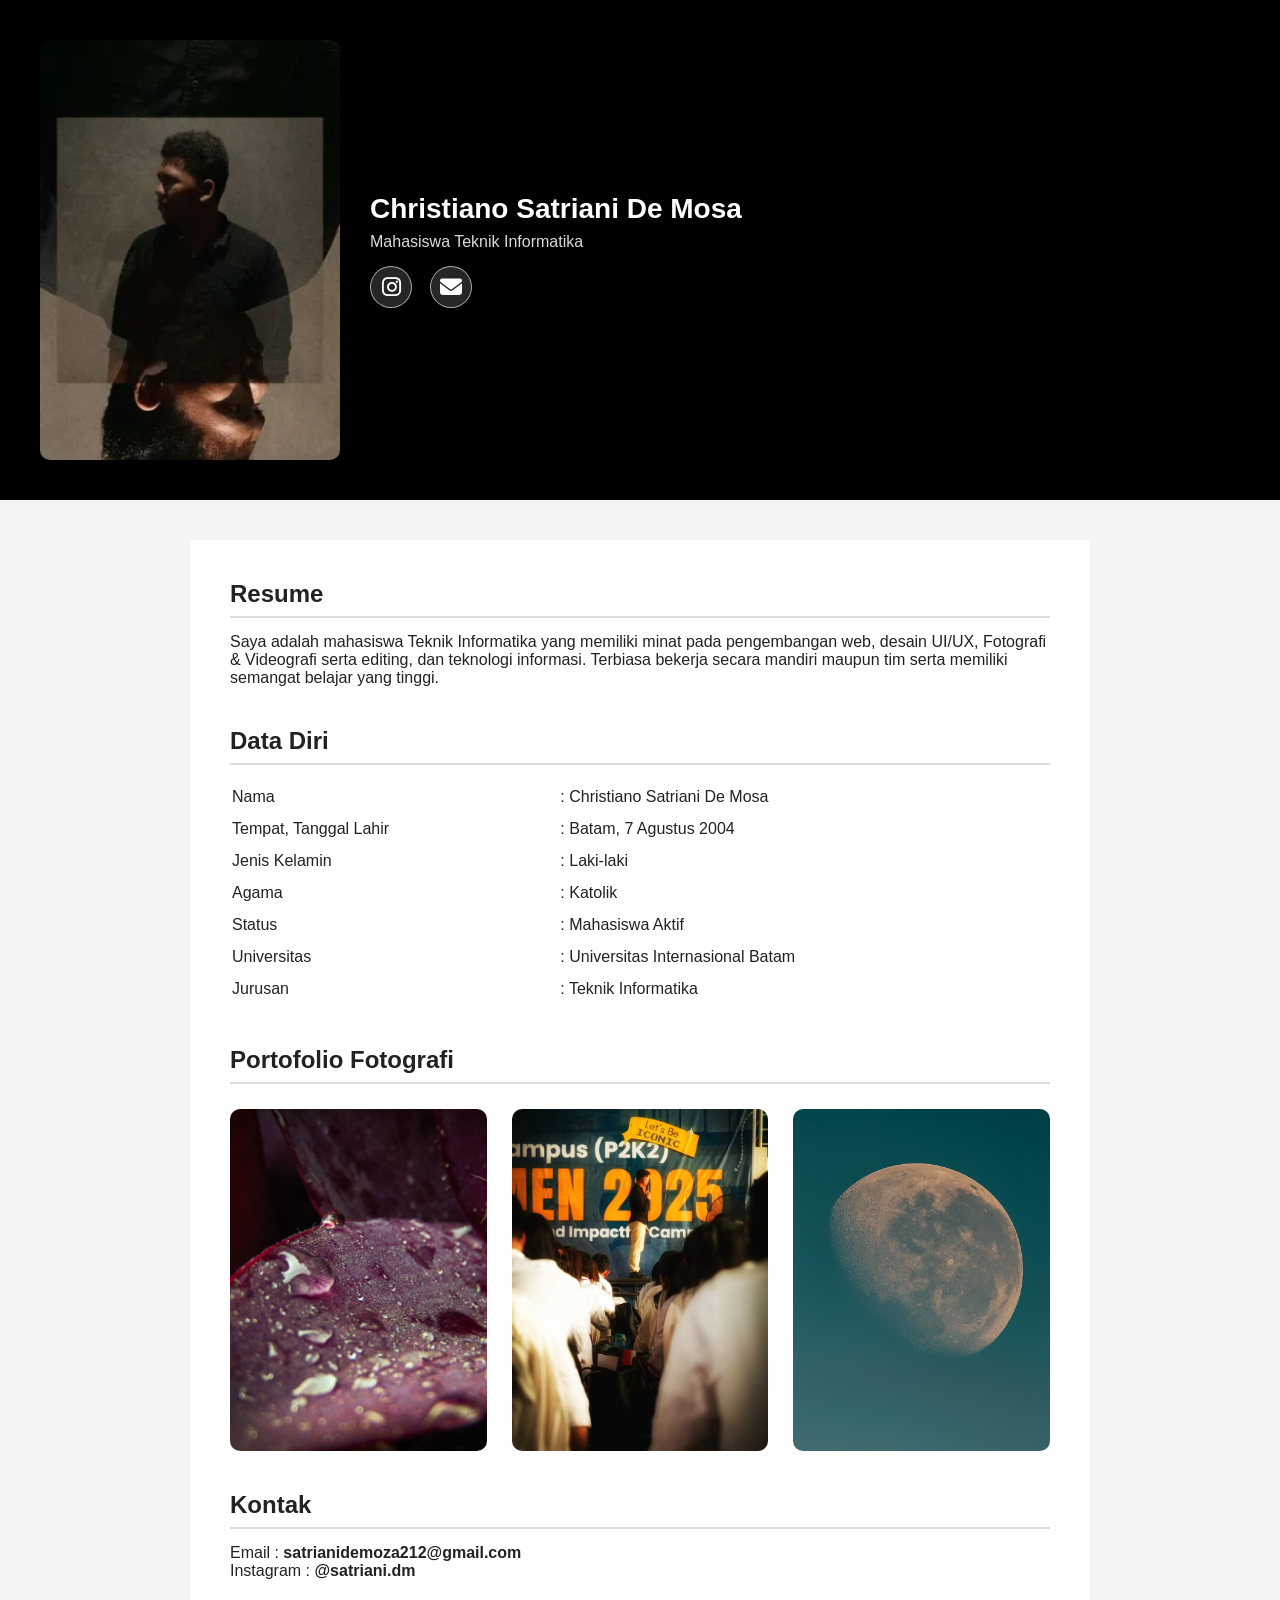
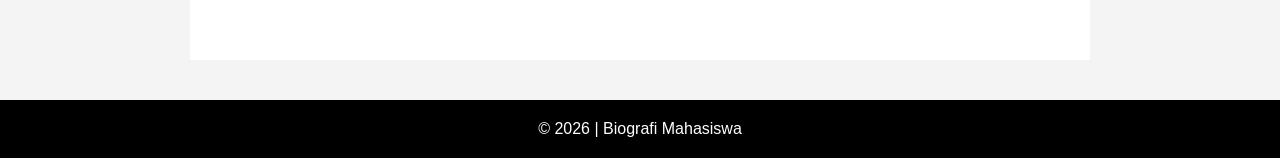
==== biodata/index.html @ ad8a199d "Add files via upload" ====
<!DOCTYPE html>
<html lang="id">
<head>
    <meta charset="UTF-8">
    <meta name="viewport" content="width=device-width, initial-scale=1.0">
    <title>Biografi Mahasiswa</title>
    <link rel="stylesheet" href="style.css">
    <link rel="stylesheet" href="https://cdnjs.cloudflare.com/ajax/libs/font-awesome/6.5.1/css/all.min.css">
</head>
<body>

    <!-- HEADER -->
    <header class="hero">
        <img src="foto.jpg" alt="Foto Profil">
        <div class="hero-text">
            <h1>Christiano Satriani De Mosa</h1>
            <p class="role">Mahasiswa Teknik Informatika</p>

            <div class="social">
                <a href="https://instagram.com/usernamekamu" target="_blank" aria-label="Instagram">
                    <i class="fa-brands fa-instagram"></i>
                </a>

                <a href="mailto:emailkamu@gmail.com" aria-label="Email">
                    <i class="fa-solid fa-envelope"></i>
                </a>
            </div>

        </div>
    </header>

    <!-- CONTENT -->
    <main class="container">

        <!-- RESUME -->
        <section>
            <h2>Resume</h2>
            <p>
                Saya adalah mahasiswa Teknik Informatika yang memiliki minat
                pada pengembangan web, desain UI/UX, Fotografi & Videografi serta editing, dan teknologi informasi.
                Terbiasa bekerja secara mandiri maupun tim serta memiliki
                semangat belajar yang tinggi.
            </p>
        </section>

        <!-- DATA DIRI -->
        <section>
            <h2>Data Diri</h2>
            <table>
                <tr><td>Nama</td><td>: Christiano Satriani De Mosa</td></tr>
                <tr><td>Tempat, Tanggal Lahir</td><td>: Batam, 7 Agustus 2004</td></tr>
                <tr><td>Jenis Kelamin</td><td>: Laki-laki</td></tr>
                <tr><td>Agama</td><td>: Katolik</td></tr>
                <tr><td>Status</td><td>: Mahasiswa Aktif</td></tr>
                <tr><td>Universitas</td><td>: Universitas Internasional Batam</td></tr>
                <tr><td>Jurusan</td><td>: Teknik Informatika</td></tr>
            </table>
        </section>

        <section>
        <h2>Portofolio Fotografi</h2>

        <div class="portfolio">
            <div class="portfolio-item">
                <img src="foto1.jpg" alt="Fotografi 1">
            </div>

            <div class="portfolio-item">
                <img src="foto2.jpg" alt="Fotografi 2">
            </div>

            <div class="portfolio-item">
                <img src="foto3.jpg" alt="Fotografi 3">
            </div>
        </div>
        </section>


        <!-- KONTAK -->
        <section>
            <h2>Kontak</h2>
            <p>Email : <strong>satrianidemoza212@gmail.com</strong></p>
            <p>Instagram : <strong>@satriani.dm</strong></p>
        </section>

    </main>

    <footer>
        <p>© 2026 | Biografi Mahasiswa</p>
    </footer>

</body>
</html>
---- biodata/style.css ----
* {
    margin: 0;
    padding: 0;
    box-sizing: border-box;
    font-family: Arial, Helvetica, sans-serif;
}

body {
    background: #f4f4f4;
    color: #222;
}

/* HEADER */
.hero {
    background: #000;
    color: white;
    display: flex;
    align-items: center;
    padding: 40px;
    gap: 30px;
}

.hero img {
    width: 300px;
    height: 420px;              /* ikuti rasio portrait */
    object-fit: cover;          /* JANGAN fill */
    object-position: center;    /* fokus ke tengah */
    border-radius: 10px;
    display: block;
}


.hero-text h1 {
    font-size: 28px;
    margin-bottom: 8px;
}

.role {
    font-size: 16px;
    opacity: 0.85;
    margin-bottom: 15px;
}

.social {
    display: flex;
    gap: 18px;
}

.social a {
    color: white;
    font-size: 22px;
    width: 42px;
    height: 42px;
    border-radius: 50%;
    border: 1px solid rgba(255,255,255,0.6);

    display: flex;
    align-items: center;
    justify-content: center;

    transition: all 0.3s ease;
    text-decoration: none;
}

.social a {
    backdrop-filter: blur(6px);
    background: rgba(255,255,255,0.15);
}


/* hover effect */
.social a:hover {
    background: white;
    color: black;
    transform: translateY(-3px);
}


/* CONTENT */
.container {
    max-width: 900px;
    margin: 40px auto;
    background: white;
    padding: 40px;
}

section {
    margin-bottom: 40px;
}

section h2 {
    margin-bottom: 15px;
    border-bottom: 2px solid #ddd;
    padding-bottom: 8px;
}

table {
    width: 100%;
}

td {
    padding: 6px 0;
    vertical-align: top;
}

/* FOOTER */
footer {
    text-align: center;
    padding: 20px;
    background: #000;
    color: white;
}

/* === PORTOFOLIO FOTOGRAFI === */
.portfolio {
    display: grid;
    grid-template-columns: repeat(auto-fit, minmax(240px, 1fr));
    gap: 25px;
    margin-top: 25px;
}

.portfolio-item {
    width: 100%;
    aspect-ratio: 3 / 4;          /* SEMUA FOTO RASIO SAMA */
    overflow: hidden;
    border-radius: 10px;
    background: #000;
    display: flex;
    align-items: center;
    justify-content: center;
}

.portfolio-item img {
    width: 100%;
    height: 100%;
    object-fit: cover;            /* tidak gepeng */
    object-position: center;      /* selalu tengah */
    transition: transform 0.4s ease;
}

/* efek hover halus */
.portfolio-item:hover img {
    transform: scale(1.08);
}
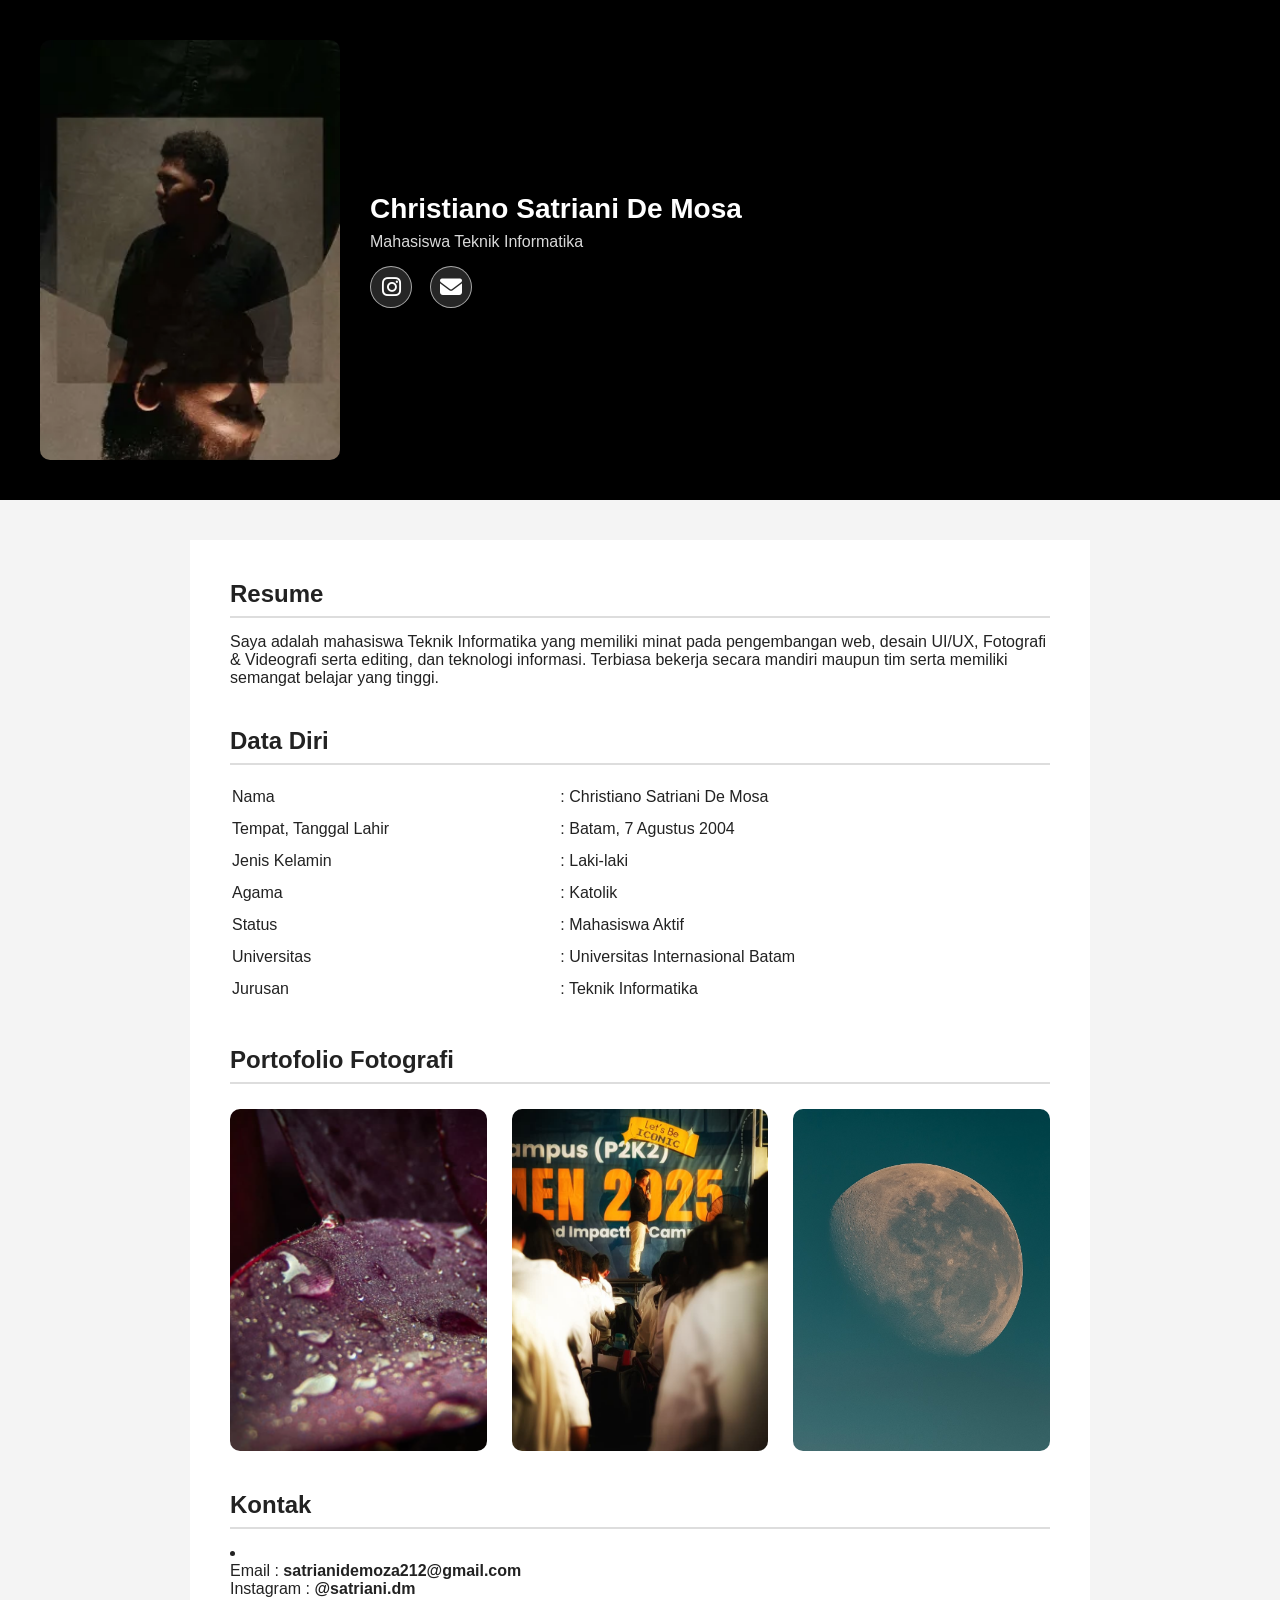
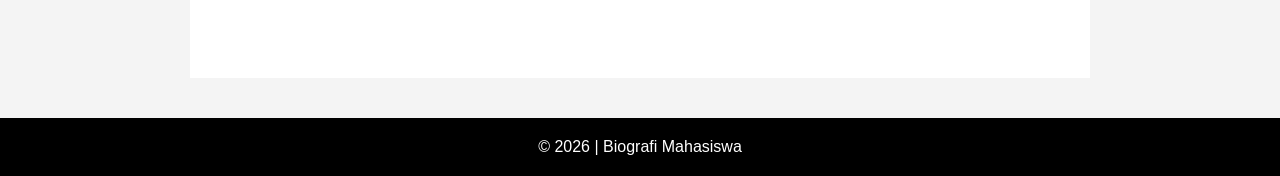
==== commit c87a309b: "Update index.html" ====
--- a/biodata/index.html
+++ b/biodata/index.html
@@ -35,12 +35,14 @@
         <!-- RESUME -->
         <section>
             <h2>Resume</h2>
-            <p>
-                Saya adalah mahasiswa Teknik Informatika yang memiliki minat
-                pada pengembangan web, desain UI/UX, Fotografi & Videografi serta editing, dan teknologi informasi.
-                Terbiasa bekerja secara mandiri maupun tim serta memiliki
-                semangat belajar yang tinggi.
-            </p>
+                <article>
+                    <p>
+                        Saya adalah mahasiswa Teknik Informatika yang memiliki minat
+                        pada pengembangan web, desain UI/UX, Fotografi & Videografi serta editing, dan teknologi informasi.
+                        Terbiasa bekerja secara mandiri maupun tim serta memiliki
+                        semangat belajar yang tinggi.
+                    </p>
+                </article>
         </section>
 
         <!-- DATA DIRI -->
@@ -79,8 +81,10 @@
         <!-- KONTAK -->
         <section>
             <h2>Kontak</h2>
-            <p>Email : <strong>satrianidemoza212@gmail.com</strong></p>
-            <p>Instagram : <strong>@satriani.dm</strong></p>
+            <li>
+                <p>Email : <strong>satrianidemoza212@gmail.com</strong></p>
+                <p>Instagram : <strong>@satriani.dm</strong></p>
+            </li>
         </section>
 
     </main>
@@ -91,3 +95,4 @@
 
 </body>
 </html>
+
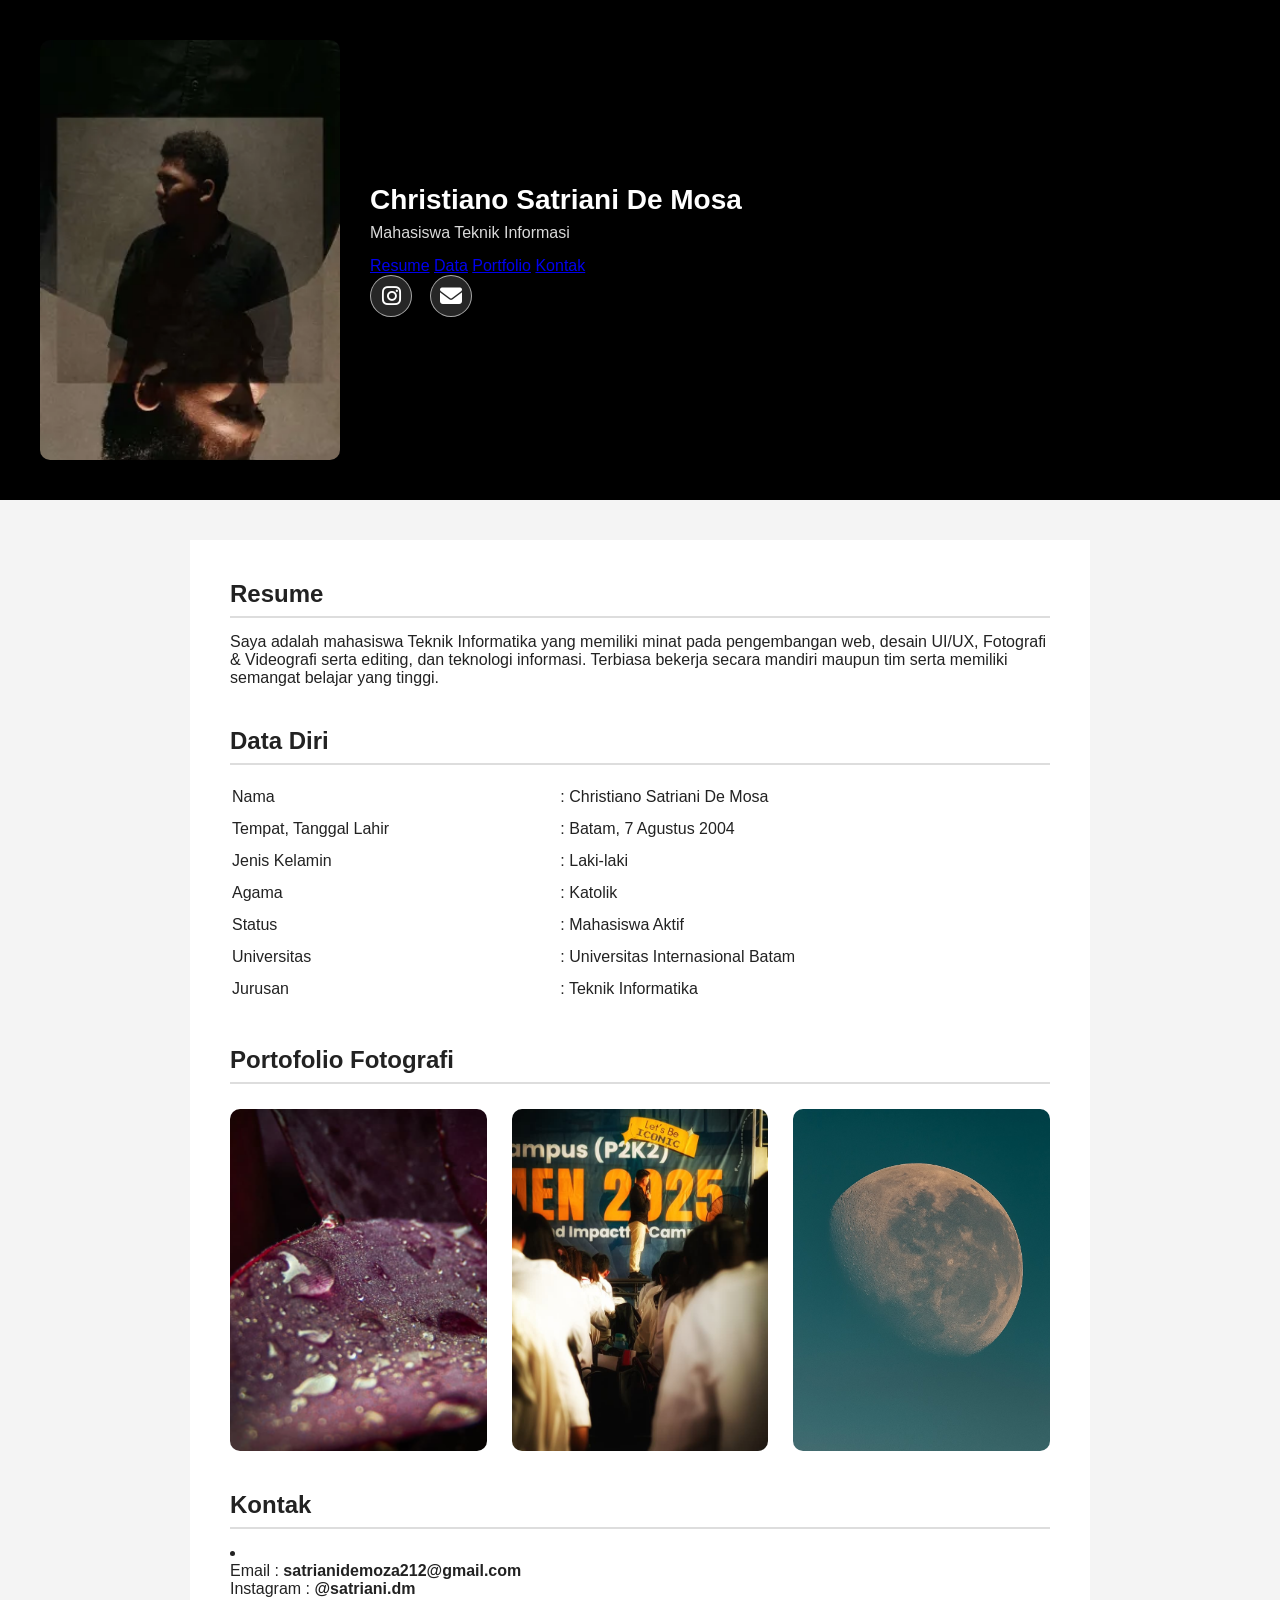
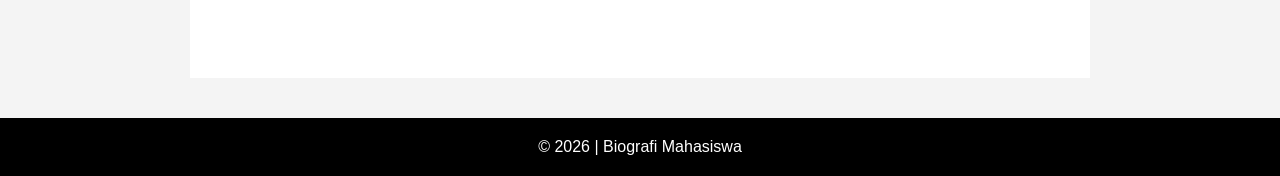
==== commit c18c430e: "Update index.html" ====
--- a/biodata/index.html
+++ b/biodata/index.html
@@ -14,7 +14,14 @@
         <img src="foto.jpg" alt="Foto Profil">
         <div class="hero-text">
             <h1>Christiano Satriani De Mosa</h1>
-            <p class="role">Mahasiswa Teknik Informatika</p>
+            <p class="role">Mahasiswa Teknik Informasi</p>
+
+            <nav>
+                <a href="#resume">Resume</a>
+                <a href="#data">Data</a>
+                <a href="#portfolio">Portfolio</a>
+                <a href="#kontak">Kontak</a>
+            </nav>
 
             <div class="social">
                 <a href="https://instagram.com/usernamekamu" target="_blank" aria-label="Instagram">
@@ -96,3 +103,4 @@
 </body>
 </html>
 
+
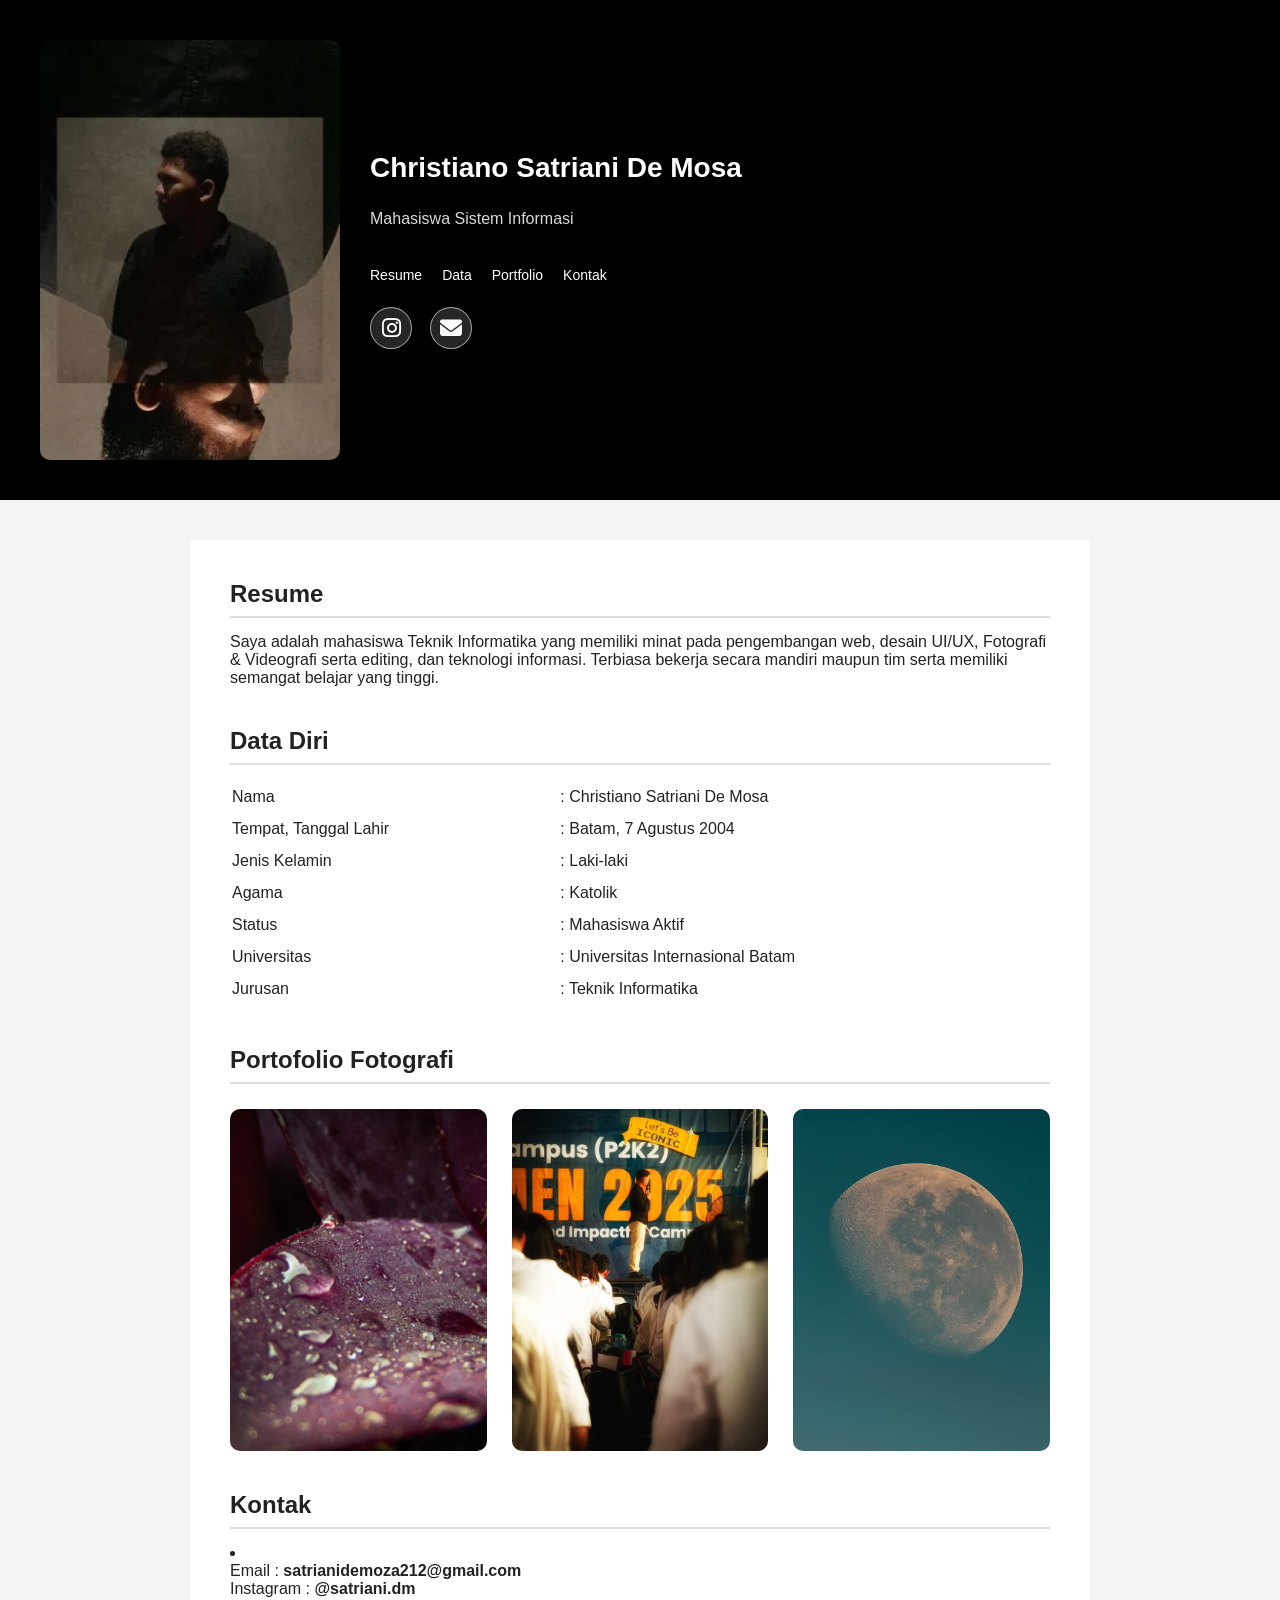
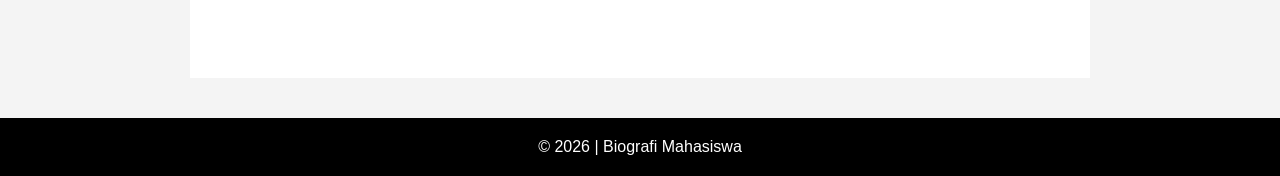
==== commit ddb443c8: "Update index.html" ====
--- a/biodata/index.html
+++ b/biodata/index.html
@@ -14,7 +14,7 @@
         <img src="foto.jpg" alt="Foto Profil">
         <div class="hero-text">
             <h1>Christiano Satriani De Mosa</h1>
-            <p class="role">Mahasiswa Teknik Informasi</p>
+            <p class="role">Mahasiswa Sistem Informasi</p>
 
             <nav>
                 <a href="#resume">Resume</a>
@@ -104,3 +104,4 @@
 </html>
 
 
+
--- a/biodata/style.css
+++ b/biodata/style.css
@@ -33,6 +33,10 @@
 .hero-text h1 {
     font-size: 28px;
     margin-bottom: 8px;
+}
+
+.hero-text {
+    max-width: 500px;
 }
 
 .role {
@@ -73,6 +77,45 @@
     background: white;
     color: black;
     transform: translateY(-3px);
+}
+
+.hero-text {
+    display: flex;
+    flex-direction: column;
+    gap: 18px; /* Jarak antar elemen */
+}
+
+/* NAVIGATION */
+nav {
+    display: flex;
+    gap: 20px;
+    flex-wrap: wrap; /* supaya tidak tabrakan kalau layar kecil */
+}
+
+nav a {
+    text-decoration: none;
+    color: white;
+    font-size: 14px;
+    font-weight: 500;
+    padding: 6px 0;
+    position: relative;
+    transition: 0.3s ease;
+}
+
+/* Hover effect modern */
+nav a::after {
+    content: "";
+    position: absolute;
+    left: 0;
+    bottom: -3px;
+    width: 0%;
+    height: 2px;
+    background: #ffd700;
+    transition: 0.3s ease;
+}
+
+nav a:hover::after {
+    width: 100%;
 }
 
 
@@ -142,3 +185,7 @@
 .portfolio-item:hover img {
     transform: scale(1.08);
 }
+
+
+
+
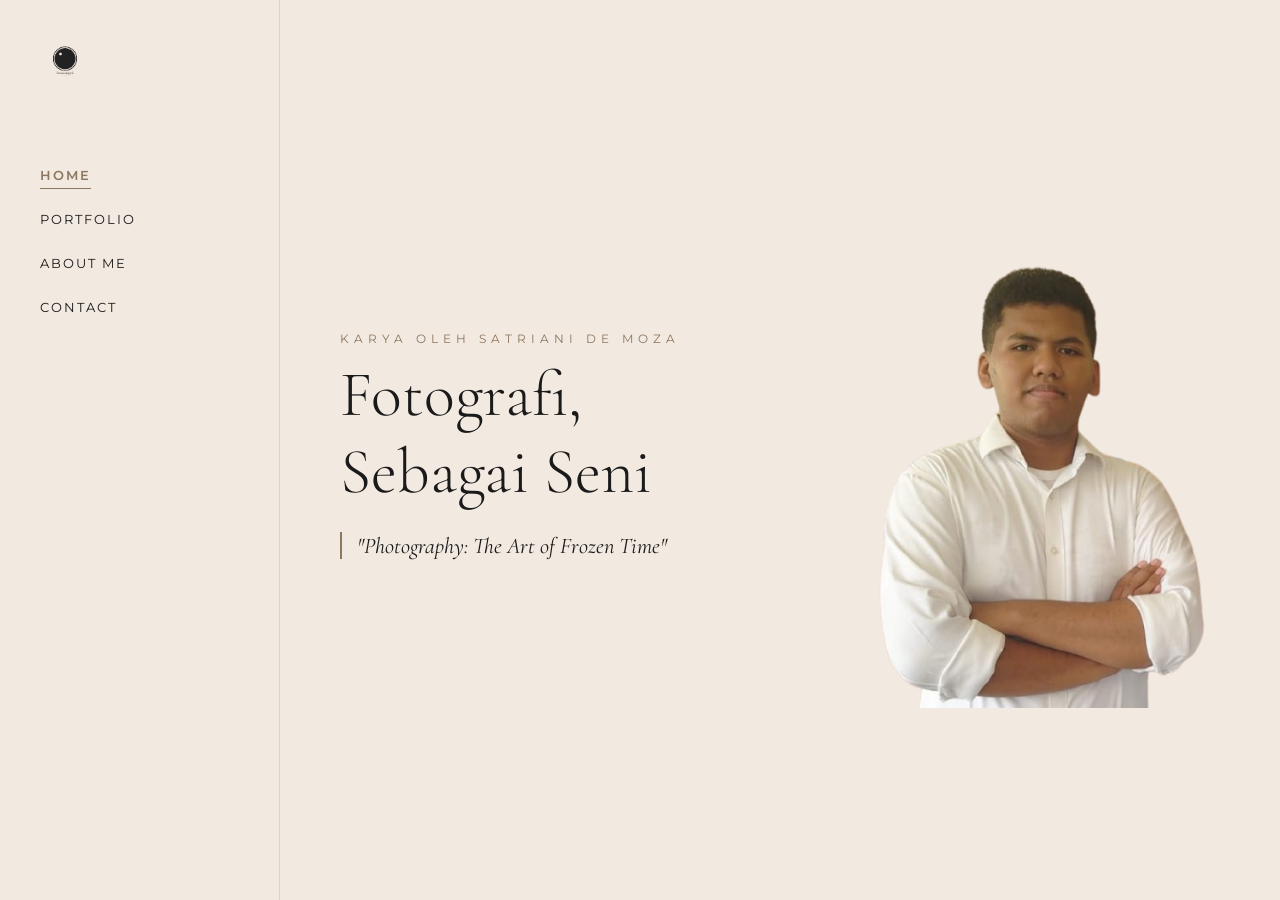
==== commit 43417bd7: "Add files via upload" ====
--- a/biodata/index.html
+++ b/biodata/index.html
@@ -3,105 +3,33 @@
 <head>
     <meta charset="UTF-8">
     <meta name="viewport" content="width=device-width, initial-scale=1.0">
-    <title>Biografi Mahasiswa</title>
+    <title>Satriani De Moza | Home</title>
     <link rel="stylesheet" href="style.css">
-    <link rel="stylesheet" href="https://cdnjs.cloudflare.com/ajax/libs/font-awesome/6.5.1/css/all.min.css">
 </head>
 <body>
-
-    <!-- HEADER -->
-    <header class="hero">
-        <img src="foto.jpg" alt="Foto Profil">
-        <div class="hero-text">
-            <h1>Christiano Satriani De Mosa</h1>
-            <p class="role">Mahasiswa Sistem Informasi</p>
-
-            <nav>
-                <a href="#resume">Resume</a>
-                <a href="#data">Data</a>
-                <a href="#portfolio">Portfolio</a>
-                <a href="#kontak">Kontak</a>
-            </nav>
-
-            <div class="social">
-                <a href="https://instagram.com/usernamekamu" target="_blank" aria-label="Instagram">
-                    <i class="fa-brands fa-instagram"></i>
-                </a>
-
-                <a href="mailto:emailkamu@gmail.com" aria-label="Email">
-                    <i class="fa-solid fa-envelope"></i>
-                </a>
+    <div class="logo-container">
+        <img src="logo_foto_ke_3.png" alt="Logo">
+    </div>
+    <nav>
+        <ul>
+            <li><a href="index.html">Home</a></li>
+            <li><a href="portfolio.html">Portfolio</a></li>
+            <li><a href="aboutme.html">About Me</a></li>
+            <li><a href="contact.html">Contact</a></li>
+        </ul>
+    </nav>
+    <main>
+        <section class="hero-section">
+            <div class="hero-text">
+                <p class="section-tag">Karya oleh Satriani De Moza</p>
+                <h1>Fotografi,<br>Sebagai Seni</h1>
+                <p style="font-family: 'Cormorant Garamond', serif; font-style: italic; font-size: 1.4rem; border-left: 2px solid var(--accent-color); padding-left: 15px;">"Photography: The Art of Frozen Time"</p>
             </div>
-
-        </div>
-    </header>
-
-    <!-- CONTENT -->
-    <main class="container">
-
-        <!-- RESUME -->
-        <section>
-            <h2>Resume</h2>
-                <article>
-                    <p>
-                        Saya adalah mahasiswa Teknik Informatika yang memiliki minat
-                        pada pengembangan web, desain UI/UX, Fotografi & Videografi serta editing, dan teknologi informasi.
-                        Terbiasa bekerja secara mandiri maupun tim serta memiliki
-                        semangat belajar yang tinggi.
-                    </p>
-                </article>
+            <div class="profile-img-container" style="box-shadow: none;">
+                <img src="fotoprofil.png" alt="Hero Photo" style="width: 350px; box-shadow: none;">
+            </div>
         </section>
-
-        <!-- DATA DIRI -->
-        <section>
-            <h2>Data Diri</h2>
-            <table>
-                <tr><td>Nama</td><td>: Christiano Satriani De Mosa</td></tr>
-                <tr><td>Tempat, Tanggal Lahir</td><td>: Batam, 7 Agustus 2004</td></tr>
-                <tr><td>Jenis Kelamin</td><td>: Laki-laki</td></tr>
-                <tr><td>Agama</td><td>: Katolik</td></tr>
-                <tr><td>Status</td><td>: Mahasiswa Aktif</td></tr>
-                <tr><td>Universitas</td><td>: Universitas Internasional Batam</td></tr>
-                <tr><td>Jurusan</td><td>: Teknik Informatika</td></tr>
-            </table>
-        </section>
-
-        <section>
-        <h2>Portofolio Fotografi</h2>
-
-        <div class="portfolio">
-            <div class="portfolio-item">
-                <img src="foto1.jpg" alt="Fotografi 1">
-            </div>
-
-            <div class="portfolio-item">
-                <img src="foto2.jpg" alt="Fotografi 2">
-            </div>
-
-            <div class="portfolio-item">
-                <img src="foto3.jpg" alt="Fotografi 3">
-            </div>
-        </div>
-        </section>
-
-
-        <!-- KONTAK -->
-        <section>
-            <h2>Kontak</h2>
-            <li>
-                <p>Email : <strong>satrianidemoza212@gmail.com</strong></p>
-                <p>Instagram : <strong>@satriani.dm</strong></p>
-            </li>
-        </section>
-
     </main>
-
-    <footer>
-        <p>© 2026 | Biografi Mahasiswa</p>
-    </footer>
-
+    <script src="script.js"></script>
 </body>
-</html>
-
-
-
+</html>
--- a/biodata/style.css
+++ b/biodata/style.css
@@ -1,191 +1,141 @@
-* {
-    margin: 0;
-    padding: 0;
-    box-sizing: border-box;
-    font-family: Arial, Helvetica, sans-serif;
+/* --- 1. SETTING DASAR & FONT --- */
+@import url('https://fonts.googleapis.com/css2?family=Cormorant+Garamond:ital,wght@0,300;0,400;0,600;1,300&family=Montserrat:wght@300;400;500;600&display=swap');
+
+:root {
+    --bg-color: #f2e9e1;
+    --accent-color: #8d775f;
+    --text-color: #1a1a1a;
+    --sidebar-width: 280px;
 }
 
-body {
-    background: #f4f4f4;
-    color: #222;
+html, body {
+    margin: 0; padding: 0;
+    width: 100%; height: 100vh;
+    background-color: var(--bg-color);
+    font-family: 'Montserrat', sans-serif;
+    color: var(--text-color);
+    overflow: hidden; /* Mencegah scroll double di PC */
 }
 
-/* HEADER */
-.hero {
-    background: #000;
-    color: white;
-    display: flex;
-    align-items: center;
-    padding: 40px;
-    gap: 30px;
+body { display: flex; -webkit-font-smoothing: antialiased; }
+
+/* --- 2. NAVIGASI & LOGO --- */
+.logo-container {
+    position: fixed; 
+    top: 40px; left: 40px;
+    z-index: 110;
+}
+.logo-container img { width: 50px; height: auto; }
+
+nav {
+    width: var(--sidebar-width);
+    height: 100vh;
+    border-right: 1px solid rgba(141, 119, 95, 0.2);
+    padding: 140px 40px;
+    position: fixed;
+    left: 0; top: 0;
+    box-sizing: border-box;
+    z-index: 100;
+}
+nav ul { list-style: none; padding: 0; }
+nav ul li { margin: 25px 0; }
+nav ul li a { 
+    text-decoration: none; 
+    color: var(--text-color); 
+    text-transform: uppercase; 
+    letter-spacing: 2px; 
+    font-size: 0.8rem;
+    transition: 0.3s;
+    padding-bottom: 5px;
 }
 
-.hero img {
-    width: 300px;
-    height: 420px;              /* ikuti rasio portrait */
-    object-fit: cover;          /* JANGAN fill */
-    object-position: center;    /* fokus ke tengah */
-    border-radius: 10px;
-    display: block;
+main {
+    margin-left: var(--sidebar-width);
+    width: calc(100% - var(--sidebar-width));
+    height: 100vh;
+    padding: 60px;
+    display: flex;
+    flex-direction: column;
+    justify-content: center;
+    box-sizing: border-box;
+    overflow-y: auto; /* Scroll hanya di area konten jika perlu */
 }
 
-
-.hero-text h1 {
-    font-size: 28px;
-    margin-bottom: 8px;
+/* --- 3. ABOUT ME (TABEL & FOTO) --- */
+.about-content-wrapper {
+    display: flex;
+    gap: 60px;
+    align-items: flex-start;
+    margin-top: 30px;
 }
 
-.hero-text {
-    max-width: 500px;
+.profile-img-container img {
+    width: 260px;
+    height: auto;
+    border-radius: 2px;
+    box-shadow: 12px 12px 0px var(--accent-color);
 }
 
-.role {
-    font-size: 16px;
-    opacity: 0.85;
-    margin-bottom: 15px;
+.bio-table {
+    width: 100%;
+    border-collapse: collapse;
 }
 
-.social {
-    display: flex;
-    gap: 18px;
+.bio-table tr { border-bottom: 1px solid rgba(141, 119, 95, 0.2); }
+.bio-table td { padding: 15px 0; vertical-align: top; }
+
+.bio-label {
+    width: 160px;
+    font-weight: 600;
+    font-size: 0.65rem;
+    text-transform: uppercase;
+    letter-spacing: 2px;
+    color: var(--accent-color);
 }
 
-.social a {
-    color: white;
-    font-size: 22px;
-    width: 42px;
-    height: 42px;
-    border-radius: 50%;
-    border: 1px solid rgba(255,255,255,0.6);
-
-    display: flex;
-    align-items: center;
-    justify-content: center;
-
-    transition: all 0.3s ease;
-    text-decoration: none;
+.bio-value {
+    font-family: 'Cormorant Garamond', serif;
+    font-size: 1.3rem;
+    line-height: 1.2;
 }
 
-.social a {
-    backdrop-filter: blur(6px);
-    background: rgba(255,255,255,0.15);
+/* --- 4. PORTFOLIO & HOME --- */
+.section-tag {
+    text-transform: uppercase;
+    letter-spacing: 5px;
+    font-size: 0.75rem;
+    color: var(--accent-color);
+    margin-bottom: 10px;
 }
 
+.hero-section { display: flex; align-items: center; justify-content: space-between; gap: 40px; }
+.hero-text h1 { font-family: 'Cormorant Garamond', serif; font-size: 4rem; margin: 10px 0; font-weight: 300; }
 
-/* hover effect */
-.social a:hover {
-    background: white;
-    color: black;
-    transform: translateY(-3px);
+.static-portfolio-grid { display: flex; gap: 15px; height: 60vh; }
+.portfolio-item { flex: 1; position: relative; overflow: hidden; transition: 0.6s cubic-bezier(0.16, 1, 0.3, 1); }
+.portfolio-item:hover { flex: 2.5; }
+.portfolio-item img { width: 100%; height: 100%; object-fit: cover; }
+
+/* --- 5. CONTACT --- */
+.contact-container { display: grid; grid-template-columns: 1fr 1fr; gap: 60px; }
+.contact-item { margin-bottom: 20px; }
+.contact-item label { display: block; font-size: 0.65rem; color: var(--accent-color); letter-spacing: 2px; text-transform: uppercase; }
+.contact-item a, .contact-item span { font-family: 'Cormorant Garamond', serif; font-size: 1.6rem; text-decoration: none; color: var(--text-color); }
+.contact-form input, .contact-form textarea {
+    width: 100%; padding: 12px 0; margin-bottom: 15px;
+    background: transparent; border: none; border-bottom: 1px solid var(--accent-color);
+    font-family: 'Montserrat', sans-serif; outline: none;
 }
+.btn-send { background: var(--accent-color); color: white; border: none; padding: 12px 30px; cursor: pointer; letter-spacing: 2px; text-transform: uppercase; font-size: 0.7rem; }
 
-.hero-text {
-    display: flex;
-    flex-direction: column;
-    gap: 18px; /* Jarak antar elemen */
-}
-
-/* NAVIGATION */
-nav {
-    display: flex;
-    gap: 20px;
-    flex-wrap: wrap; /* supaya tidak tabrakan kalau layar kecil */
-}
-
-nav a {
-    text-decoration: none;
-    color: white;
-    font-size: 14px;
-    font-weight: 500;
-    padding: 6px 0;
-    position: relative;
-    transition: 0.3s ease;
-}
-
-/* Hover effect modern */
-nav a::after {
-    content: "";
-    position: absolute;
-    left: 0;
-    bottom: -3px;
-    width: 0%;
-    height: 2px;
-    background: #ffd700;
-    transition: 0.3s ease;
-}
-
-nav a:hover::after {
-    width: 100%;
-}
-
-
-/* CONTENT */
-.container {
-    max-width: 900px;
-    margin: 40px auto;
-    background: white;
-    padding: 40px;
-}
-
-section {
-    margin-bottom: 40px;
-}
-
-section h2 {
-    margin-bottom: 15px;
-    border-bottom: 2px solid #ddd;
-    padding-bottom: 8px;
-}
-
-table {
-    width: 100%;
-}
-
-td {
-    padding: 6px 0;
-    vertical-align: top;
-}
-
-/* FOOTER */
-footer {
-    text-align: center;
-    padding: 20px;
-    background: #000;
-    color: white;
-}
-
-/* === PORTOFOLIO FOTOGRAFI === */
-.portfolio {
-    display: grid;
-    grid-template-columns: repeat(auto-fit, minmax(240px, 1fr));
-    gap: 25px;
-    margin-top: 25px;
-}
-
-.portfolio-item {
-    width: 100%;
-    aspect-ratio: 3 / 4;          /* SEMUA FOTO RASIO SAMA */
-    overflow: hidden;
-    border-radius: 10px;
-    background: #000;
-    display: flex;
-    align-items: center;
-    justify-content: center;
-}
-
-.portfolio-item img {
-    width: 100%;
-    height: 100%;
-    object-fit: cover;            /* tidak gepeng */
-    object-position: center;      /* selalu tengah */
-    transition: transform 0.4s ease;
-}
-
-/* efek hover halus */
-.portfolio-item:hover img {
-    transform: scale(1.08);
-}
-
-
-
-
+/* --- 6. MOBILE RESPONSIVE --- */
+@media (max-width: 768px) {
+    body { flex-direction: column; overflow-y: auto; }
+    nav { position: relative; width: 100%; height: auto; padding: 100px 20px 20px; border-right: none; }
+    main { margin-left: 0; width: 100%; padding: 40px 20px; height: auto; }
+    .about-content-wrapper, .hero-section, .contact-container { flex-direction: column; grid-template-columns: 1fr; text-align: center; }
+    .profile-img-container img { width: 200px; margin-bottom: 30px; }
+    .bio-table td { display: block; width: 100%; padding: 5px 0; }
+    .static-portfolio-grid { flex-direction: column; height: auto; }
+    .portfolio-item { height: 250px; }
+}
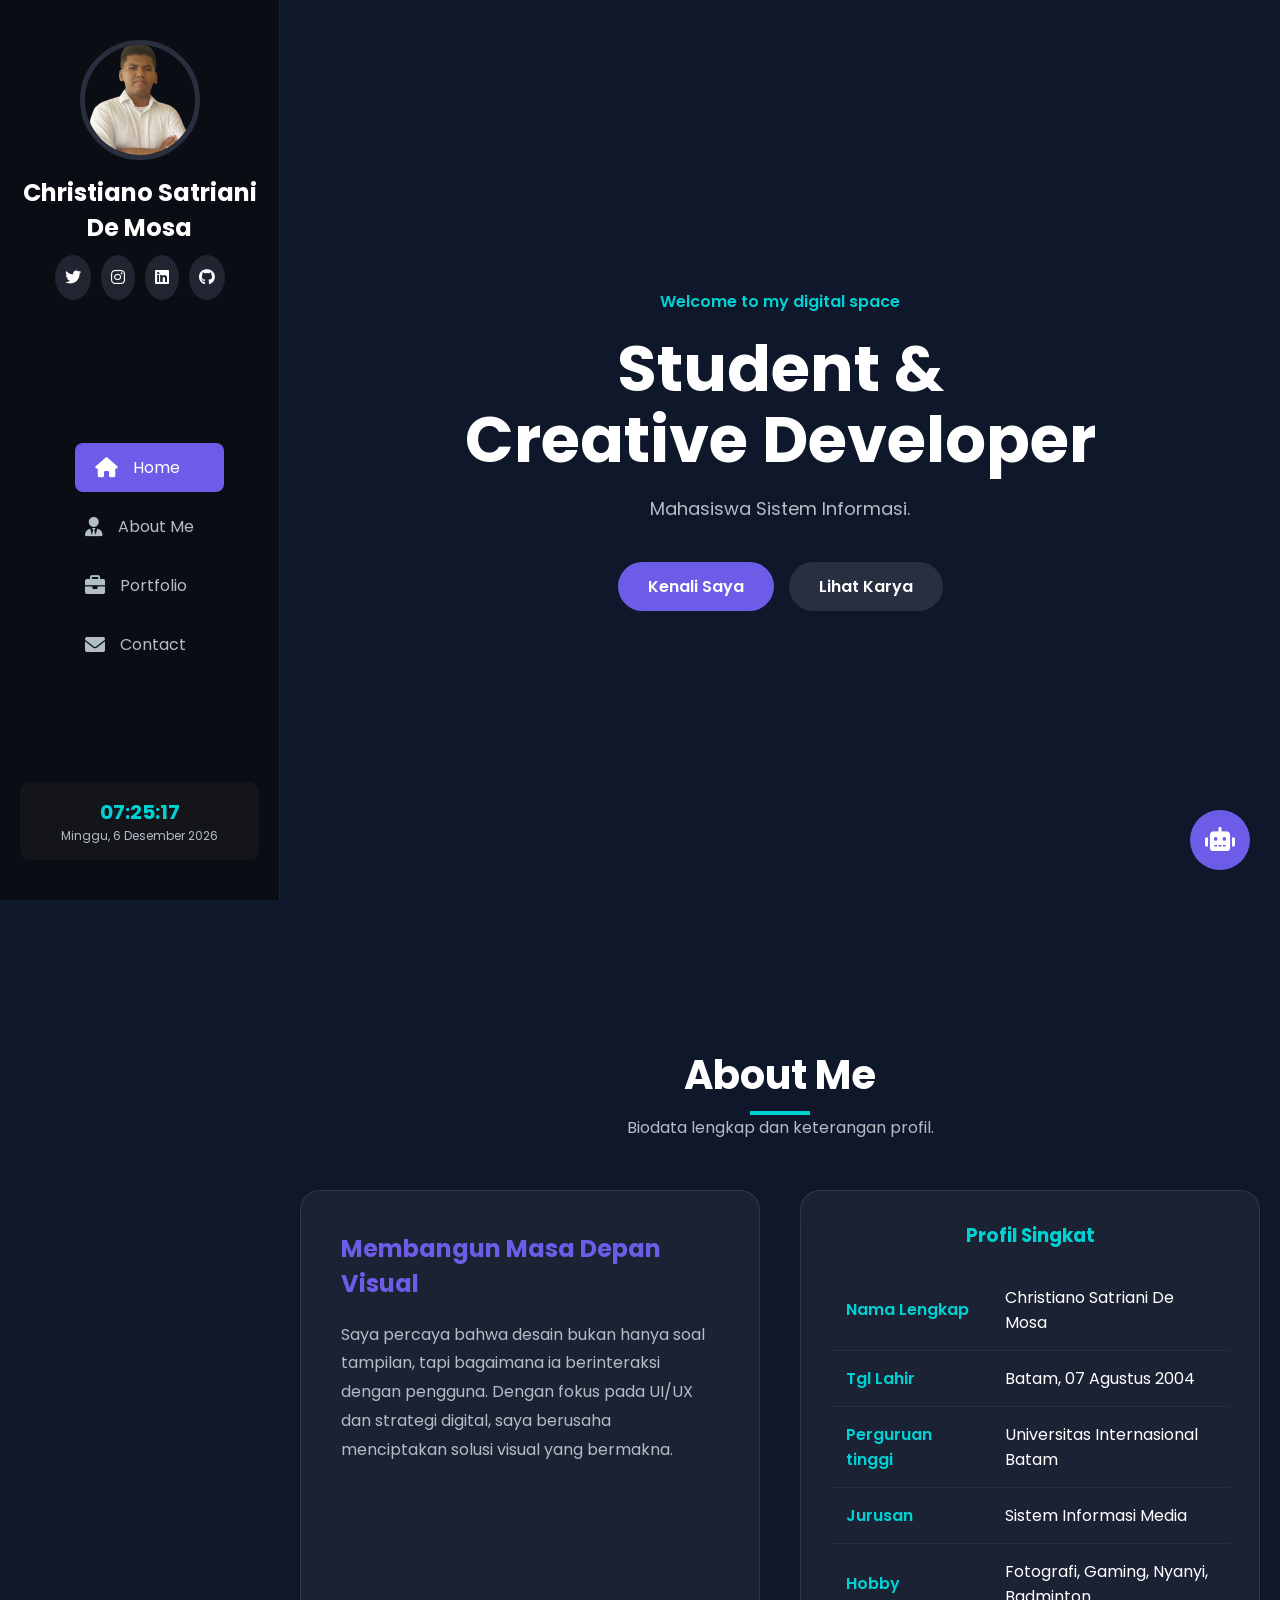
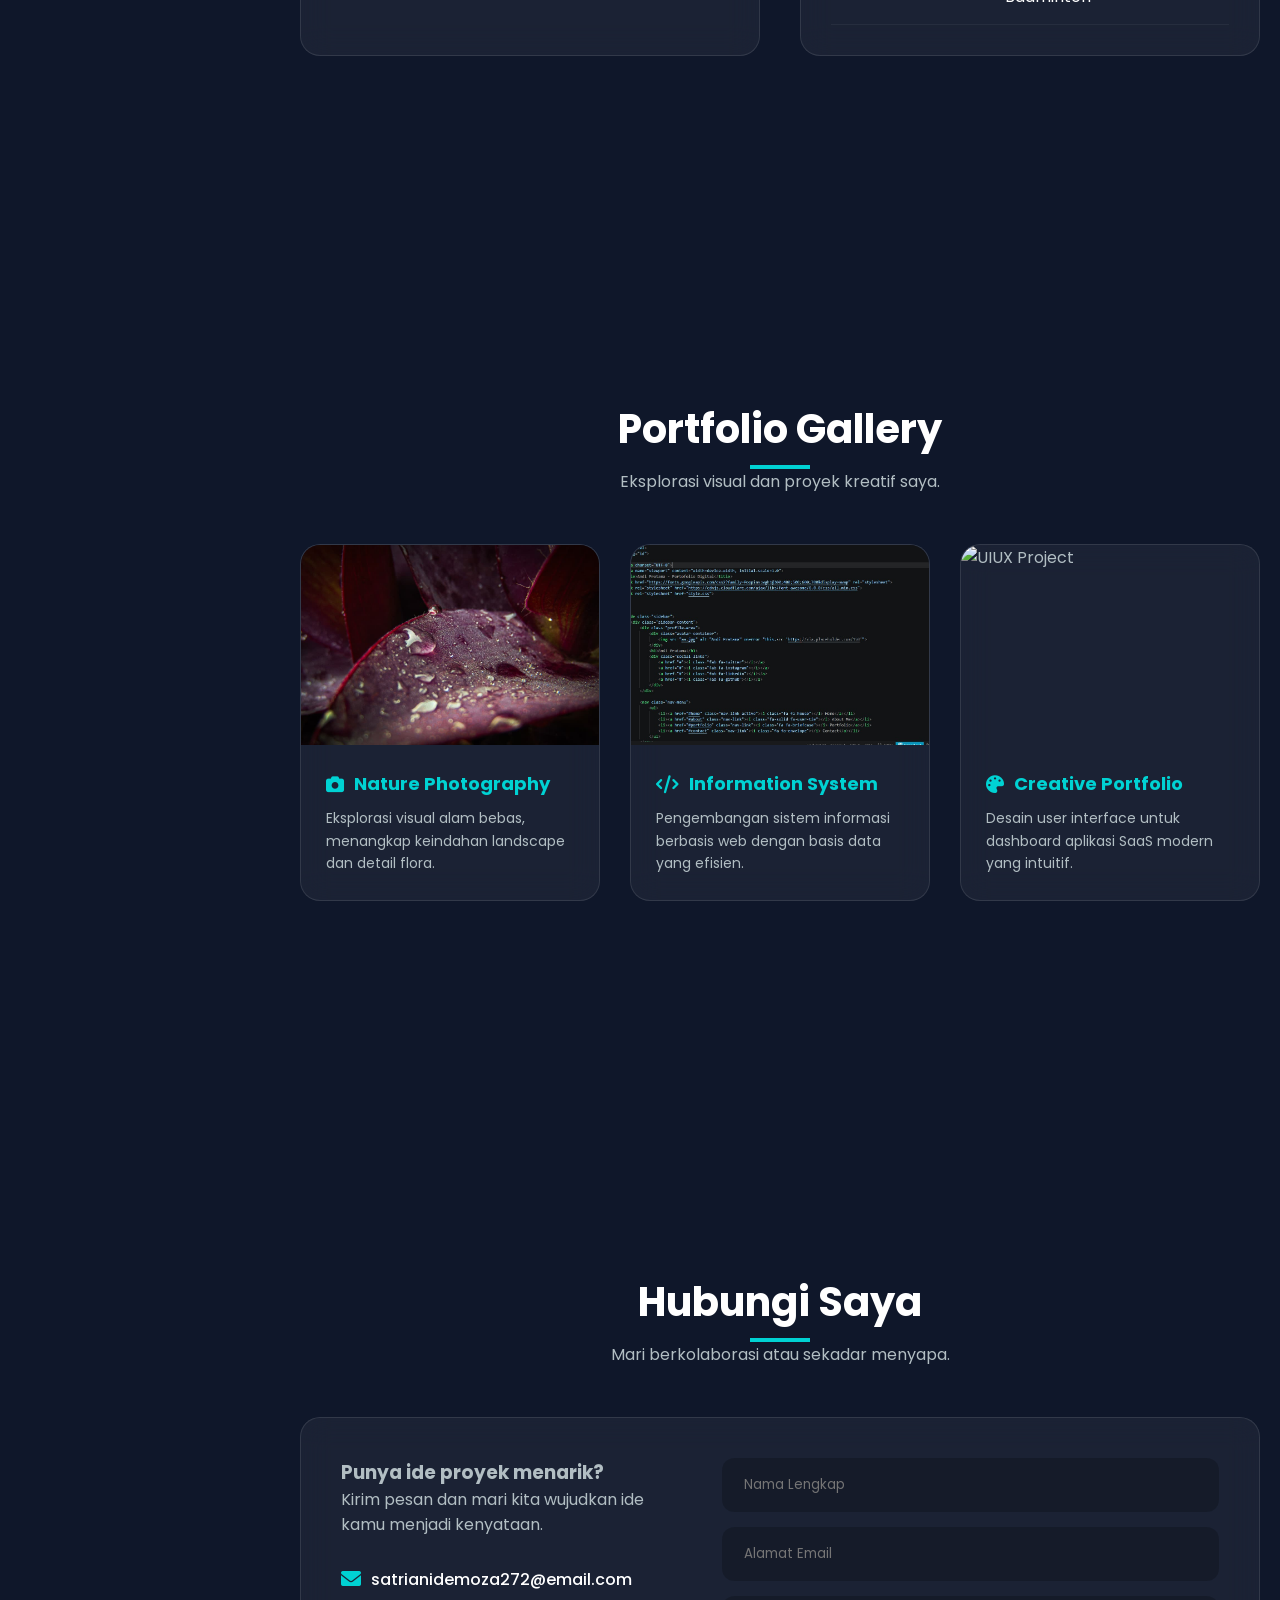
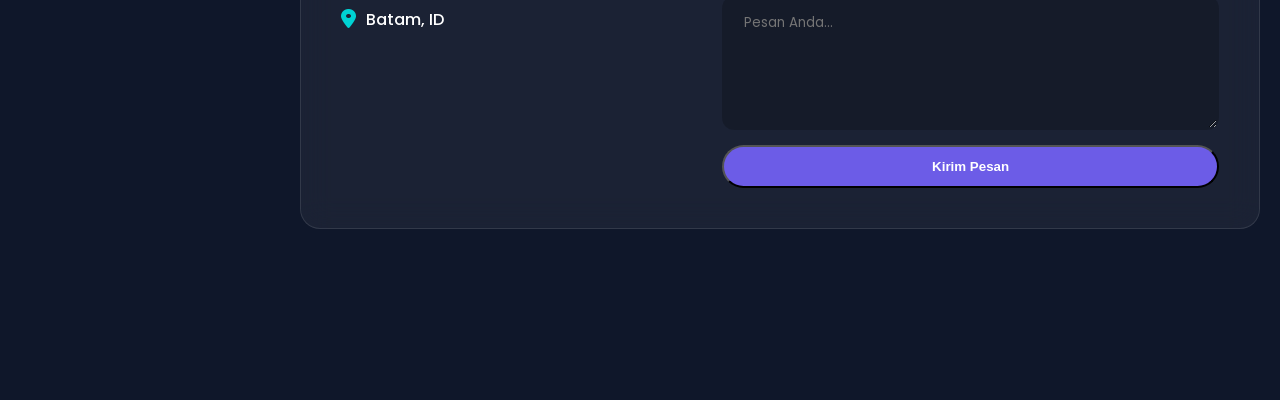
==== commit 7a493810: "Add files via upload" ====
--- a/biodata/index.html
+++ b/biodata/index.html
@@ -3,33 +3,184 @@
 <head>
     <meta charset="UTF-8">
     <meta name="viewport" content="width=device-width, initial-scale=1.0">
-    <title>Satriani De Moza | Home</title>
+    <title>Christiano - Portofolio Digital</title>
+    <link href="https://fonts.googleapis.com/css2?family=Poppins:wght@300;400;500;600;700&display=swap" rel="stylesheet">
+    <link rel="stylesheet" href="https://cdnjs.cloudflare.com/ajax/libs/font-awesome/6.0.0/css/all.min.css">
     <link rel="stylesheet" href="style.css">
 </head>
 <body>
-    <div class="logo-container">
-        <img src="logo_foto_ke_3.png" alt="Logo">
-    </div>
-    <nav>
-        <ul>
-            <li><a href="index.html">Home</a></li>
-            <li><a href="portfolio.html">Portfolio</a></li>
-            <li><a href="aboutme.html">About Me</a></li>
-            <li><a href="contact.html">Contact</a></li>
-        </ul>
-    </nav>
-    <main>
-        <section class="hero-section">
-            <div class="hero-text">
-                <p class="section-tag">Karya oleh Satriani De Moza</p>
-                <h1>Fotografi,<br>Sebagai Seni</h1>
-                <p style="font-family: 'Cormorant Garamond', serif; font-style: italic; font-size: 1.4rem; border-left: 2px solid var(--accent-color); padding-left: 15px;">"Photography: The Art of Frozen Time"</p>
+
+    <aside class="sidebar">
+        <div class="sidebar-content">
+            <div class="profile-area">
+                <div class="avatar-container">
+                    <img src="aa.jpg" alt="Andi Pratama" onerror="this.src='https://via.placeholder.com/150'">
+                </div>
+                <h1>Christiano Satriani De Mosa</h1>
+                <div class="social-links">
+                    <a href="#"><i class="fab fa-twitter"></i></a>
+                    <a href="#"><i class="fab fa-instagram"></i></a>
+                    <a href="#"><i class="fab fa-linkedin"></i></a>
+                    <a href="#"><i class="fab fa-github"></i></a>
+                </div>
             </div>
-            <div class="profile-img-container" style="box-shadow: none;">
-                <img src="fotoprofil.png" alt="Hero Photo" style="width: 350px; box-shadow: none;">
+
+            <nav class="nav-menu">
+                <ul>
+                    <li><a href="#home" class="nav-link active"><i class="fa fa-house"></i> Home</a></li>
+                    <li><a href="#about" class="nav-link"><i class="fa-solid fa-user-tie"></i> About Me</a></li>
+                    <li><a href="#portfolio" class="nav-link"><i class="fa fa-briefcase"></i> Portfolio</a></li>
+                    <li><a href="#contact" class="nav-link"><i class="fa fa-envelope"></i> Contact</a></li>
+                </ul>
+            </nav>
+
+            <div class="sidebar-footer">
+                <div id="clock">00:00:00</div>
+                <div id="date">Memuat tanggal...</div>
+            </div>
+        </div>
+    </aside>
+
+    <main class="main-content">
+
+        <section id="home" class="section hero">
+            <div class="hero-box fade-in">
+                <span>Welcome to my digital space</span>
+                <h1>Student & <br> Creative Developer</h1>
+                <p>Mahasiswa Sistem Informasi.</p>
+                <div class="hero-btns">
+                    <a href="#about" class="btn btn-primary">Kenali Saya</a>
+                    <a href="#portfolio" class="btn btn-secondary">Lihat Karya</a>
+                </div>
             </div>
         </section>
+
+        <section id="about" class="section">
+            <div class="container fade-in">
+                <div class="section-title">
+                    <h2>About Me</h2>
+                    <p>Biodata lengkap dan keterangan profil.</p>
+                </div>
+                
+                <div class="about-wrapper">
+                    <div class="about-desc glass-card">
+                        <h3>Membangun Masa Depan Visual</h3>
+                        <p>Saya percaya bahwa desain bukan hanya soal tampilan, tapi bagaimana ia berinteraksi dengan pengguna. Dengan fokus pada UI/UX dan strategi digital, saya berusaha menciptakan solusi visual yang bermakna.</p>
+                    </div>
+
+                    <div class="info-table-visual glass-card">
+                        <h3>Profil Singkat</h3>
+                        <table class="styled-table">
+                            <tr>
+                                <td class="label">Nama Lengkap</td>
+                                <td class="value">Christiano Satriani De Mosa</td>
+                            </tr>
+                            <tr>
+                                <td class="label">Tgl Lahir</td>
+                                <td class="value">Batam, 07 Agustus 2004</td>
+                            </tr>
+                            <tr>
+                                <td class="label">Perguruan tinggi</td>
+                                <td class="value">Universitas Internasional Batam</td>
+                            </tr>
+                            <tr>
+                                <td class="label">Jurusan</td>
+                                <td class="value">Sistem Informasi Media</td>
+                            </tr>
+                            <tr>
+                                <td class="label">Hobby</td>
+                                <td class="value">Fotografi, Gaming, Nyanyi, Badminton</td>
+                            </tr>
+                        </table>
+                    </div>
+                </div>
+            </div>
+        </section>
+
+        <section id="portfolio" class="section">
+            <div class="container fade-in">
+                <div class="section-title">
+                    <h2>Portfolio Gallery</h2>
+                    <p>Eksplorasi visual dan proyek kreatif saya.</p>
+                </div>
+
+                <div class="portfolio-grid">
+                    <div class="portfolio-item glass-card">
+                        <div class="item-img-box">
+                            <img src="foto_ke_10.jpg" alt="Photography Nature">
+                        </div>
+                        <div class="item-details">
+                            <h4><i class="fa fa-camera"></i> Nature Photography</h4>
+                            <p>Eksplorasi visual alam bebas, menangkap keindahan landscape dan detail flora.</p>
+                        </div>
+                    </div>
+
+                    <div class="portfolio-item glass-card">
+                        <div class="item-img-box">
+                            <img src="ss.jpg" alt="Information System">
+                        </div>
+                        <div class="item-details">
+                            <h4><i class="fa fa-code"></i> Information System</h4>
+                            <p>Pengembangan sistem informasi berbasis web dengan basis data yang efisien.</p>
+                        </div>
+                    </div>
+
+                    <div class="portfolio-item glass-card">
+                        <div class="item-img-box">
+                            <img src="https://via.placeholder.com/400x300/0984e3/fff?text=SaaS+Dashboard" alt="UIUX Project">
+                        </div>
+                        <div class="item-details">
+                            <h4><i class="fa fa-palette"></i> Creative Portfolio</h4>
+                            <p>Desain user interface untuk dashboard aplikasi SaaS modern yang intuitif.</p>
+                        </div>
+                    </div>
+                </div>
+            </div>
+        </section>
+
+        <section id="contact" class="section">
+            <div class="container fade-in">
+                <div class="section-title">
+                    <h2>Hubungi Saya</h2>
+                    <p>Mari berkolaborasi atau sekadar menyapa.</p>
+                </div>
+                
+                <div class="contact-wrapper glass-card">
+                    <div class="contact-info">
+                        <h3>Punya ide proyek menarik?</h3>
+                        <p>Kirim pesan dan mari kita wujudkan ide kamu menjadi kenyataan.</p>
+                        <div class="contact-methods">
+                            <div class="method"><i class="fa fa-envelope"></i> <span>satrianidemoza272@email.com</span></div>
+                            <div class="method"><i class="fa fa-location-dot"></i> <span>Batam, ID</span></div>
+                        </div>
+                    </div>
+                    <form class="contact-form">
+                        <input type="text" placeholder="Nama Lengkap" required>
+                        <input type="email" placeholder="Alamat Email" required>
+                        <textarea placeholder="Pesan Anda..." rows="5" required></textarea>
+                        <button type="submit" class="btn btn-primary">Kirim Pesan</button>
+                    </form>
+                </div>
+            </div>
+        </section>
+
     </main>
+
+    <div class="ai-assistant" id="aiAssistant">
+        <div class="ai-header">
+            <span><i class="fa fa-robot"></i> AI Helper</span>
+            <button onclick="toggleAI()">&times;</button>
+        </div>
+        <div class="ai-body" id="aiBody">
+            <p class="ai-msg">Halo! Saya asisten virtual portofolio Andi. Ada yang bisa saya bantu?</p>
+        </div>
+        <div class="ai-input">
+            <input type="text" id="aiInputText" placeholder="Ketik pesan...">
+            <button onclick="sendAIMessage()"><i class="fa fa-message"></i></button>
+        </div>
+    </div>
+    <button class="ai-toggle-btn" onclick="toggleAI()"><i class="fa fa-robot"></i></button>
+
     <script src="script.js"></script>
 </body>
 </html>
--- a/biodata/style.css
+++ b/biodata/style.css
@@ -1,141 +1,240 @@
-/* --- 1. SETTING DASAR & FONT --- */
-@import url('https://fonts.googleapis.com/css2?family=Cormorant+Garamond:ital,wght@0,300;0,400;0,600;1,300&family=Montserrat:wght@300;400;500;600&display=swap');
-
+/* --- RESET & VARIABLES --- */
 :root {
-    --bg-color: #f2e9e1;
-    --accent-color: #8d775f;
-    --text-color: #1a1a1a;
-    --sidebar-width: 280px;
-}
-
-html, body {
-    margin: 0; padding: 0;
-    width: 100%; height: 100vh;
-    background-color: var(--bg-color);
-    font-family: 'Montserrat', sans-serif;
-    color: var(--text-color);
-    overflow: hidden; /* Mencegah scroll double di PC */
-}
-
-body { display: flex; -webkit-font-smoothing: antialiased; }
-
-/* --- 2. NAVIGASI & LOGO --- */
-.logo-container {
-    position: fixed; 
-    top: 40px; left: 40px;
-    z-index: 110;
-}
-.logo-container img { width: 50px; height: auto; }
-
-nav {
-    width: var(--sidebar-width);
-    height: 100vh;
-    border-right: 1px solid rgba(141, 119, 95, 0.2);
-    padding: 140px 40px;
+    --primary: #6c5ce7;
+    --accent: #00d2d3;
+    --bg-dark: #0f172a;
+    --sidebar-bg: #0b0d14;
+    --text-main: #b2bec3;
+    --text-white: #ffffff;
+    
+    --glass-white: rgba(255, 255, 255, 0.05);
+    --glass-border: rgba(255, 255, 255, 0.1);
+    --transition: 0.3s ease;
+}
+
+* { margin: 0; padding: 0; box-sizing: border-box; }
+
+html {
+    scroll-behavior: smooth;
+    font-family: 'Poppins', sans-serif;
+    color: var(--text-main);
+    overflow-x: hidden;
+}
+
+body { background: var(--bg-dark); }
+
+.container {
+    max-width: 1100px;
+    margin: 0 auto;
+    padding: 0 20px;
+    width: 100%;
+}
+
+/* --- Fixed SIDEBAR NAVIGASI --- */
+.sidebar {
     position: fixed;
-    left: 0; top: 0;
-    box-sizing: border-box;
-    z-index: 100;
-}
-nav ul { list-style: none; padding: 0; }
-nav ul li { margin: 25px 0; }
-nav ul li a { 
-    text-decoration: none; 
-    color: var(--text-color); 
-    text-transform: uppercase; 
-    letter-spacing: 2px; 
-    font-size: 0.8rem;
-    transition: 0.3s;
-    padding-bottom: 5px;
-}
-
-main {
-    margin-left: var(--sidebar-width);
-    width: calc(100% - var(--sidebar-width));
-    height: 100vh;
-    padding: 60px;
+    top: 0; left: 0; bottom: 0;
+    width: 280px;
+    background: var(--sidebar-bg);
     display: flex;
     flex-direction: column;
+    padding: 40px 20px;
+    border-right: 1px solid #222;
+    z-index: 100;
+}
+
+.sidebar-content {
+    height: 100%;
+    display: flex;
+    flex-direction: column;
+    justify-content: space-between;
+    align-items: center;
+}
+
+/* Profile Area */
+.profile-area { text-align: center; width: 100%; }
+.avatar-container {
+    width: 120px; height: 120px;
+    border-radius: 50%;
+    border: 5px solid #2a2f3f;
+    overflow: hidden;
+    margin: 0 auto 15px;
+}
+.avatar-container img { width: 100%; height: 100%; object-fit: cover; }
+.profile-area h1 { font-size: 24px; color: var(--text-white); margin-bottom: 10px; }
+
+/* Social Icons */
+.social-links { margin-bottom: 30px; display: flex; gap: 10px; justify-content: center; }
+.social-links a {
+    background: #212431;
+    color: #fff;
+    padding: 10px;
+    border-radius: 50%;
+    text-decoration: none;
+    transition: var(--transition);
+}
+.social-links a:hover { background: var(--primary); }
+
+/* Nav Menu */
+.nav-menu ul { list-style: none; width: 100%; }
+.nav-menu li { margin: 10px 0; }
+.nav-link {
+    color: var(--text-main);
+    text-decoration: none;
+    font-size: 16px;
+    display: flex; align-items: center;
+    gap: 15px;
+    padding: 12px 20px;
+    border-radius: 8px;
+    transition: var(--transition);
+}
+.nav-link i { font-size: 20px; }
+.nav-link:hover, .nav-link.active {
+    background: var(--primary);
+    color: var(--text-white);
+    transform: translateX(10px);
+}
+
+/* Sidebar Clock & Date */
+.sidebar-footer {
+    text-align: center;
+    width: 100%;
+    padding: 15px;
+    background: rgba(255,255,255,0.03);
+    border-radius: 10px;
+}
+#clock { font-size: 20px; font-weight: 700; color: var(--accent); }
+#date { font-size: 12px; color: var(--text-main); }
+
+/* --- MAIN CONTENT ADJUSTMENT --- */
+.main-content { margin-left: 280px; width: calc(100% - 280px); }
+
+/* SECTIONS GENERAL */
+.section { min-height: 100vh; display: flex; align-items: center; padding: 80px 0; }
+.section-title { text-align: center; margin-bottom: 50px; }
+.section-title h2 { font-size: 40px; color: var(--text-white); margin-bottom: 10px; position: relative; display: inline-block; }
+.section-title h2::after {
+    content: ""; position: absolute; width: 60px; height: 4px;
+    background: var(--accent); bottom: -10px; left: 50%; transform: translateX(-50%);
+}
+.text-white { color: var(--text-white) !important; }
+
+/* GLASS CARD STYLE */
+.glass-card {
+    background: var(--glass-white);
+    backdrop-filter: blur(15px);
+    border: 1px solid var(--glass-border);
+    border-radius: 20px;
+    padding: 40px;
+}
+
+/* --- SECTION 1: HOME (HERO) --- */
+.hero {
+    background: linear-gradient(rgba(15, 23, 42, 0.8), rgba(15, 23, 42, 0.9)), url('https://via.placeholder.com/1920x1080/0f172a/0f172a') center/cover;
     justify-content: center;
-    box-sizing: border-box;
-    overflow-y: auto; /* Scroll hanya di area konten jika perlu */
-}
-
-/* --- 3. ABOUT ME (TABEL & FOTO) --- */
-.about-content-wrapper {
-    display: flex;
-    gap: 60px;
-    align-items: flex-start;
-    margin-top: 30px;
-}
-
-.profile-img-container img {
-    width: 260px;
-    height: auto;
-    border-radius: 2px;
-    box-shadow: 12px 12px 0px var(--accent-color);
-}
-
-.bio-table {
-    width: 100%;
-    border-collapse: collapse;
-}
-
-.bio-table tr { border-bottom: 1px solid rgba(141, 119, 95, 0.2); }
-.bio-table td { padding: 15px 0; vertical-align: top; }
-
-.bio-label {
-    width: 160px;
-    font-weight: 600;
-    font-size: 0.65rem;
-    text-transform: uppercase;
-    letter-spacing: 2px;
-    color: var(--accent-color);
-}
-
-.bio-value {
-    font-family: 'Cormorant Garamond', serif;
-    font-size: 1.3rem;
-    line-height: 1.2;
-}
-
-/* --- 4. PORTFOLIO & HOME --- */
-.section-tag {
-    text-transform: uppercase;
-    letter-spacing: 5px;
-    font-size: 0.75rem;
-    color: var(--accent-color);
-    margin-bottom: 10px;
-}
-
-.hero-section { display: flex; align-items: center; justify-content: space-between; gap: 40px; }
-.hero-text h1 { font-family: 'Cormorant Garamond', serif; font-size: 4rem; margin: 10px 0; font-weight: 300; }
-
-.static-portfolio-grid { display: flex; gap: 15px; height: 60vh; }
-.portfolio-item { flex: 1; position: relative; overflow: hidden; transition: 0.6s cubic-bezier(0.16, 1, 0.3, 1); }
-.portfolio-item:hover { flex: 2.5; }
-.portfolio-item img { width: 100%; height: 100%; object-fit: cover; }
-
-/* --- 5. CONTACT --- */
-.contact-container { display: grid; grid-template-columns: 1fr 1fr; gap: 60px; }
-.contact-item { margin-bottom: 20px; }
-.contact-item label { display: block; font-size: 0.65rem; color: var(--accent-color); letter-spacing: 2px; text-transform: uppercase; }
-.contact-item a, .contact-item span { font-family: 'Cormorant Garamond', serif; font-size: 1.6rem; text-decoration: none; color: var(--text-color); }
+}
+.hero-box { text-align: center; }
+.hero-box span { color: var(--accent); font-weight: 600; font-size: 16px; }
+.hero-box h1 { font-size: 64px; line-height: 1.1; margin: 20px 0; color: var(--text-white); }
+.hero-box p { font-size: 18px; margin-bottom: 40px; max-width: 600px; margin: 0 auto 40px; }
+.hero-btns { display: flex; gap: 15px; justify-content: center; }
+.btn {
+    padding: 12px 30px; border-radius: 30px;
+    text-decoration: none; font-weight: 600;
+    transition: var(--transition);
+}
+.btn-primary { background: var(--primary); color: #fff; }
+.btn-secondary { background: rgba(255,255,255,0.1); color: #fff; }
+.btn:hover { transform: translateY(-3px); }
+
+/* --- SECTION 2: ABOUT ME (TABEL DIHIAS) --- */
+.about-wrapper { display: grid; grid-template-columns: 1fr 1fr; gap: 40px; }
+.about-desc h3 { font-size: 24px; margin-bottom: 20px; color: var(--primary); }
+.about-desc p { line-height: 1.8; margin-bottom: 15px; }
+
+/* Styled Table (Gaya Kartu Info) */
+.info-table-visual { padding: 30px; }
+.info-table-visual h3 { margin-bottom: 20px; color: var(--accent); text-align: center; }
+.styled-table { width: 100%; border-collapse: collapse; background: transparent; }
+.styled-table tr { border-bottom: 1px solid rgba(255,255,255,0.05); transition: var(--transition); }
+.styled-table tr:hover { background: rgba(255,255,255,0.03); }
+.styled-table td { padding: 15px; vertical-align: middle; }
+.styled-table .label { font-weight: 600; color: var(--accent); width: 40%; }
+.styled-table .value { color: var(--text-white); }
+
+/* --- SECTION 3: PORTFOLIO (GALLERY & CAPTION) --- */
+.portfolio-grid { display: grid; grid-template-columns: repeat(3, 1fr); gap: 30px; }
+.portfolio-item { padding: 0; overflow: hidden; display: flex; flex-direction: column; }
+.item-img-box { width: 100%; height: 200px; overflow: hidden; }
+.item-img-box img { width: 100%; height: 100%; object-fit: cover; transition: var(--transition); }
+.portfolio-item:hover .item-img-box img { transform: scale(1.1); }
+.item-details { padding: 25px; flex: 1; }
+.item-details h4 { font-size: 18px; margin-bottom: 10px; color: var(--accent); display: flex; align-items: center; gap: 10px; }
+.item-details p { font-size: 14px; line-height: 1.6; }
+
+/* --- SECTION 4: CONTACT --- */
+.contact-wrapper { display: grid; grid-template-columns: 0.8fr 1.2fr; gap: 50px; }
+.contact-text h3 { font-size: 24px; margin-bottom: 15px; color: var(--accent); }
+.contact-methods { margin-top: 30px; }
+.method { display: flex; align-items: center; gap: 10px; font-weight: 500; color: var(--text-white); margin-bottom: 15px; }
+.method i { font-size: 20px; color: var(--accent); }
+
+.contact-form { display: flex; flex-direction: column; gap: 15px; }
 .contact-form input, .contact-form textarea {
-    width: 100%; padding: 12px 0; margin-bottom: 15px;
-    background: transparent; border: none; border-bottom: 1px solid var(--accent-color);
-    font-family: 'Montserrat', sans-serif; outline: none;
-}
-.btn-send { background: var(--accent-color); color: white; border: none; padding: 12px 30px; cursor: pointer; letter-spacing: 2px; text-transform: uppercase; font-size: 0.7rem; }
-
-/* --- 6. MOBILE RESPONSIVE --- */
-@media (max-width: 768px) {
-    body { flex-direction: column; overflow-y: auto; }
-    nav { position: relative; width: 100%; height: auto; padding: 100px 20px 20px; border-right: none; }
-    main { margin-left: 0; width: 100%; padding: 40px 20px; height: auto; }
-    .about-content-wrapper, .hero-section, .contact-container { flex-direction: column; grid-template-columns: 1fr; text-align: center; }
-    .profile-img-container img { width: 200px; margin-bottom: 30px; }
-    .bio-table td { display: block; width: 100%; padding: 5px 0; }
-    .static-portfolio-grid { flex-direction: column; height: auto; }
-    .portfolio-item { height: 250px; }
+    padding: 15px 20px;
+    border: 2px solid transparent;
+    border-radius: 12px;
+    background: rgba(0,0,0,0.2);
+    font-family: inherit;
+    color: #fff;
+    transition: var(--transition);
+}
+.contact-form input:focus, .contact-form textarea:focus { outline: none; border-color: var(--accent); }
+
+/* --- AI WIDGET --- */
+.ai-toggle-btn {
+    position: fixed; bottom: 30px; right: 30px;
+    width: 60px; height: 60px;
+    border-radius: 50%;
+    background: var(--primary);
+    border: none;
+    color: white; font-size: 24px;
+    cursor: pointer;
+    z-index: 999;
+}
+.ai-assistant {
+    position: fixed; bottom: 100px; right: 30px;
+    width: 300px;
+    background: #1a1c23;
+    border-radius: 20px;
+    display: none; flex-direction: column;
+    border: 1px solid var(--glass-border);
+    z-index: 1000;
+    overflow: hidden;
+}
+.ai-header { background: var(--primary); padding: 15px; display: flex; justify-content: space-between; align-items: center; }
+.ai-header button { background: none; border: none; color: white; cursor: pointer; }
+.ai-body { height: 250px; padding: 15px; overflow-y: auto; font-size: 14px; }
+.ai-input { padding: 10px; display: flex; gap: 5px; background: #12141a; }
+.ai-input input { flex: 1; background: none; border: none; color: white; outline: none; }
+.ai-input button { background: none; border: none; color: var(--accent); cursor: pointer; }
+.ai-msg { background: rgba(255,255,255,0.1); padding: 8px 12px; border-radius: 10px; margin-bottom: 10px; }
+
+/* --- ANIMASI MICRO --- */
+.fade-in { opacity: 0; transform: translateY(30px); transition: 0.8s ease-out; }
+.fade-in.appear { opacity: 1; transform: translateY(0); }
+
+/* --- RESPONSIVE MOBILE --- */
+@media (max-width: 992px) {
+    .sidebar { width: 100%; height: auto; position: relative; border-right: none; border-bottom: 1px solid #222; padding: 20px; }
+    .nav-links { display: flex; justify-content: space-around; }
+    .nav-links li { margin: 0; }
+    .sidebar-footer { display: none; }
+    .main-content { margin-left: 0; width: 100%; }
+    
+    .section { padding: 60px 0; }
+    .container { padding: 0 20px; }
+    
+    .hero-box h1 { font-size: 36px; }
+    .about-wrapper, .contact-wrapper, .portfolio-grid { grid-template-columns: 1fr; gap: 20px; }
 }
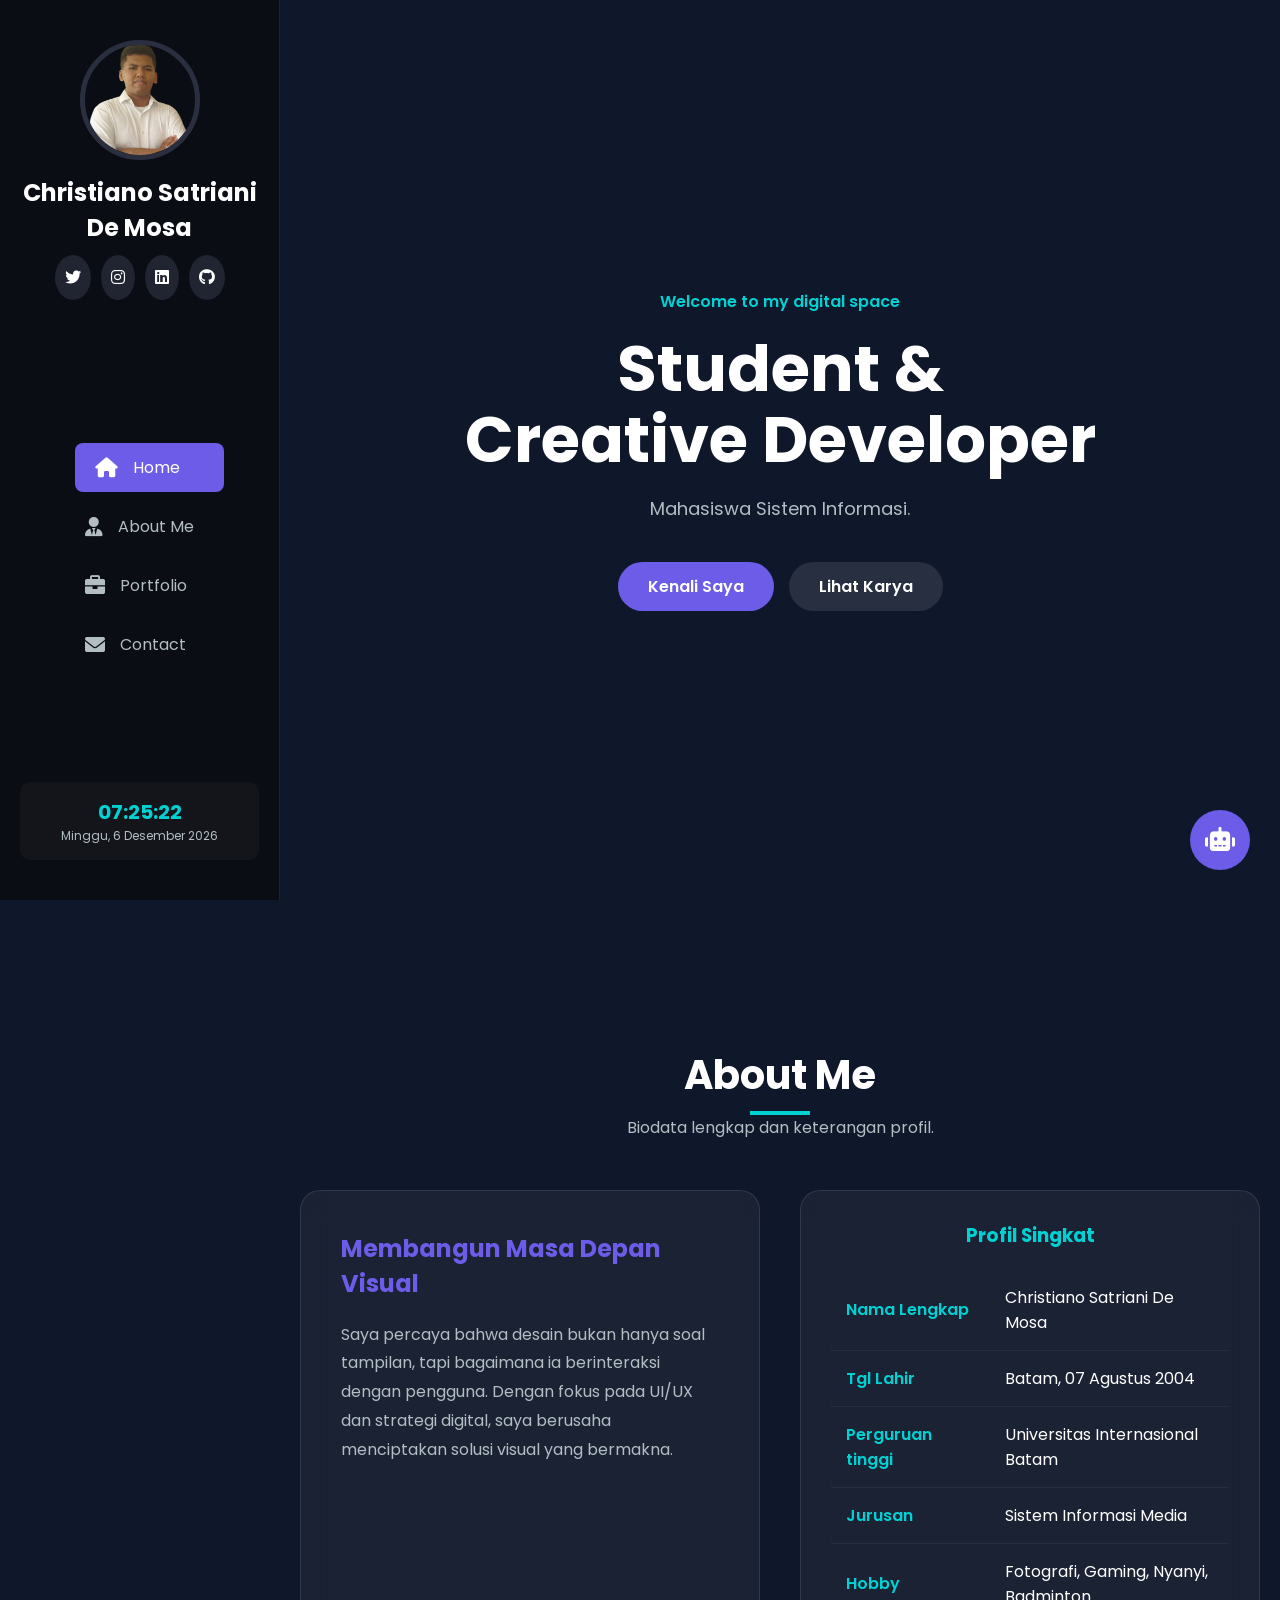
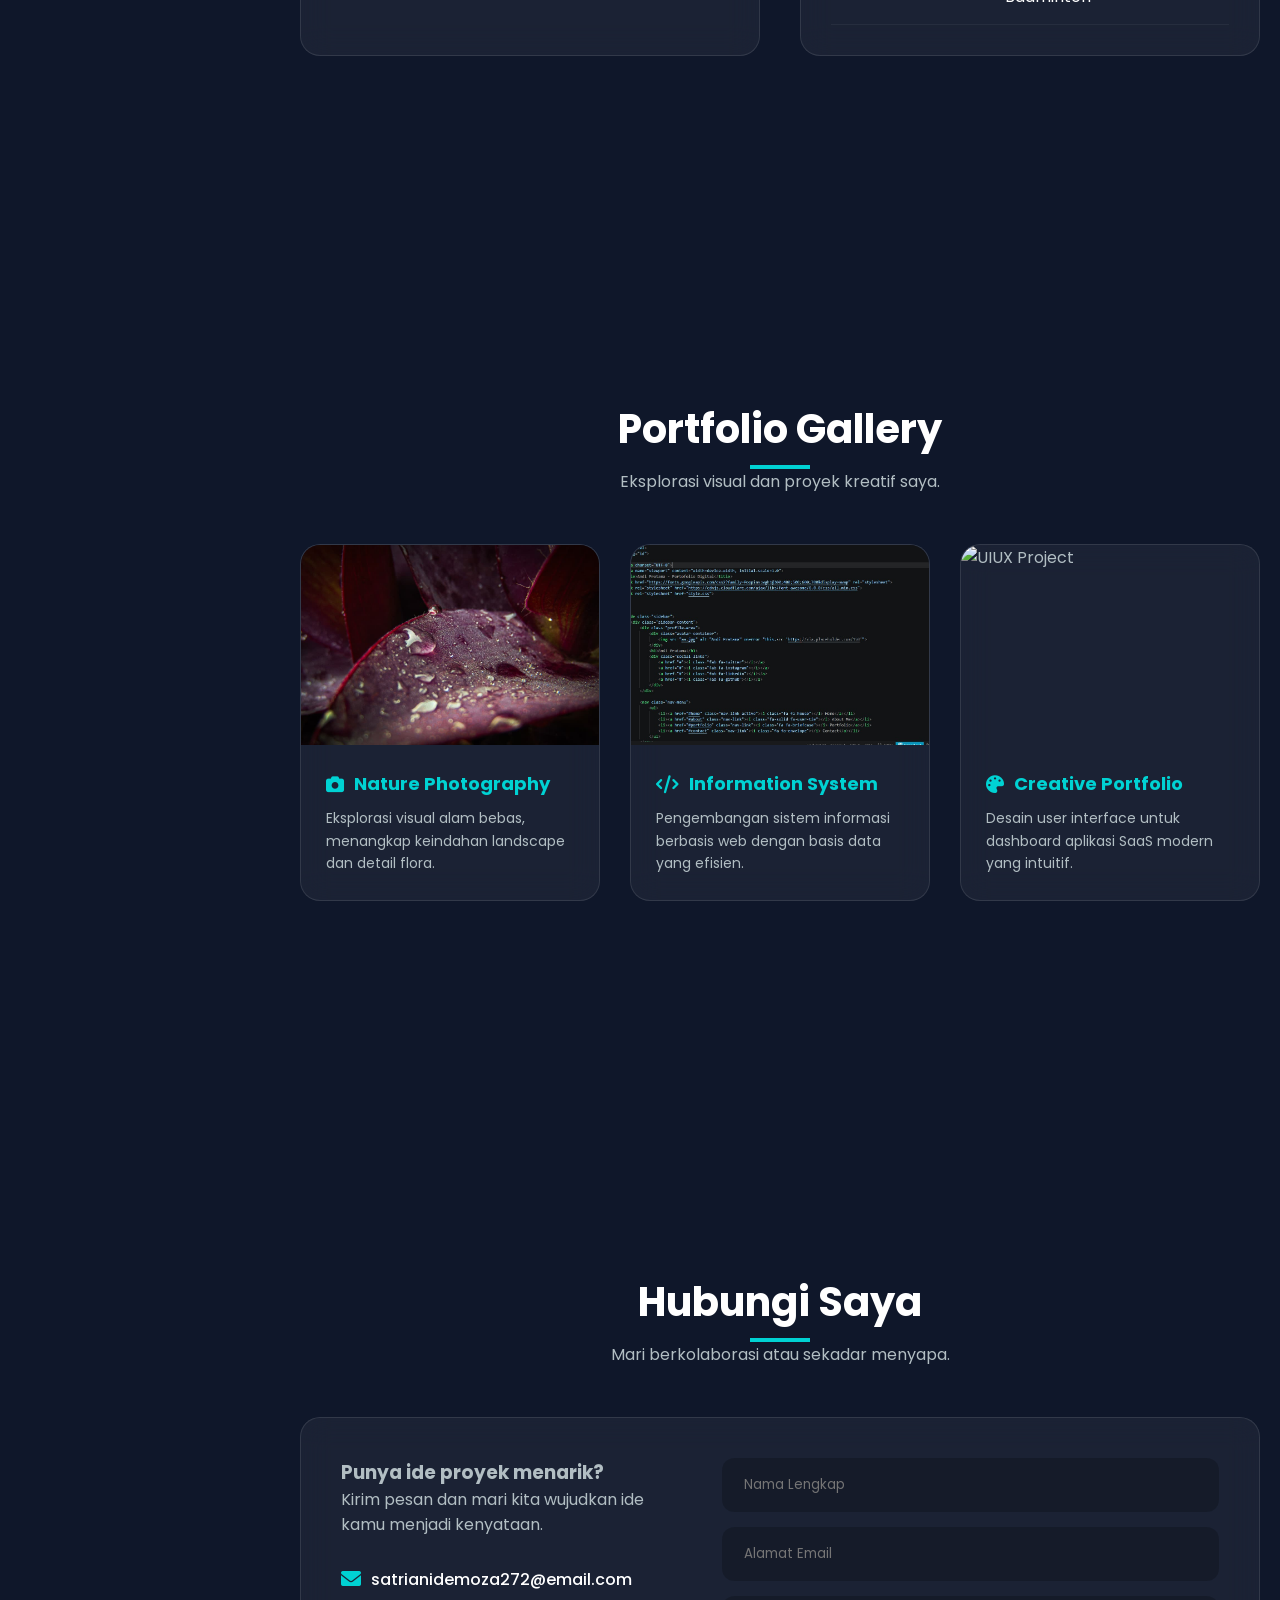
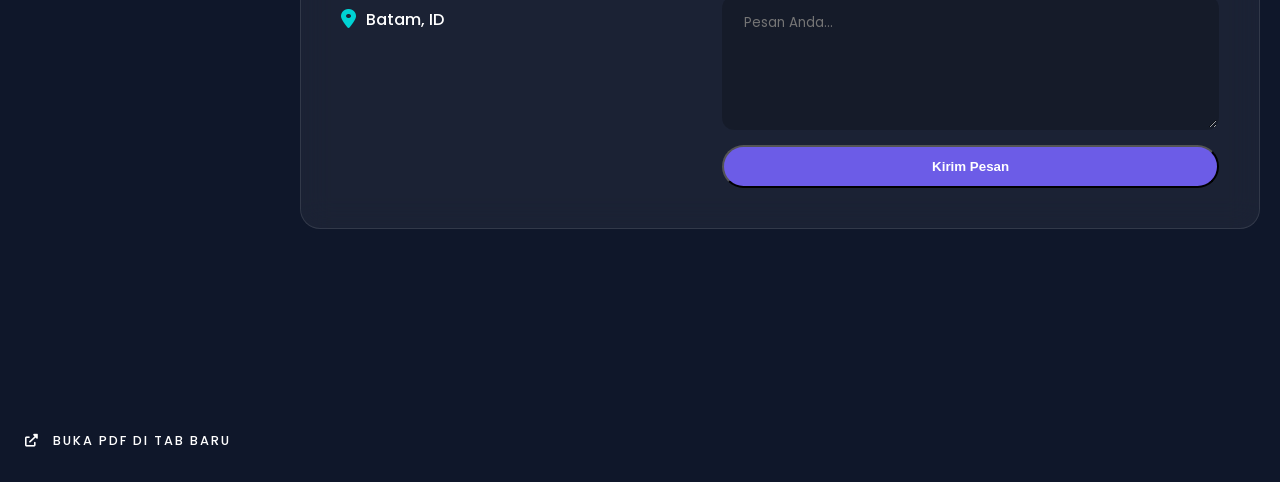
==== commit 21a25920: "Add files via upload" ====
--- a/biodata/index.html
+++ b/biodata/index.html
@@ -179,6 +179,12 @@
             <button onclick="sendAIMessage()"><i class="fa fa-message"></i></button>
         </div>
     </div>
+
+    <div class="pdf-action-area">
+    <a href="assignment_2_Christiano_2531192.pdf" target="_blank" class="btn-pdf-new-tab">
+        <i class="fas fa-external-link-alt"></i> Buka PDF di Tab Baru
+    </a>
+</div>
     <button class="ai-toggle-btn" onclick="toggleAI()"><i class="fa fa-robot"></i></button>
 
     <script src="script.js"></script>
--- a/biodata/style.css
+++ b/biodata/style.css
@@ -237,4 +237,35 @@
     
     .hero-box h1 { font-size: 36px; }
     .about-wrapper, .contact-wrapper, .portfolio-grid { grid-template-columns: 1fr; gap: 20px; }
+}
+
+.pdf-action-area {
+    margin: 20px 0;
+}
+
+.btn-pdf-new-tab {
+    display: inline-block;
+    padding: 12px 25px;
+    background-color: var(--accent-color); /* Menggunakan variabel warna cokelat Anda */
+    color: #ffffff;
+    text-decoration: none;
+    font-size: 0.8rem;
+    font-weight: 500;
+    text-transform: uppercase;
+    letter-spacing: 2px;
+    border: 1px solid var(--accent-color);
+    transition: all 0.3s ease;
+    border-radius: 2px;
+}
+
+.btn-pdf-new-tab:hover {
+    background-color: transparent;
+    color: var(--accent-color);
+    transform: translateY(-2px);
+    box-shadow: 0 5px 15px rgba(141, 119, 95, 0.3);
+}
+
+/* Menambahkan sedikit jarak jika ada ikon */
+.btn-pdf-new-tab i {
+    margin-right: 8px;
 }
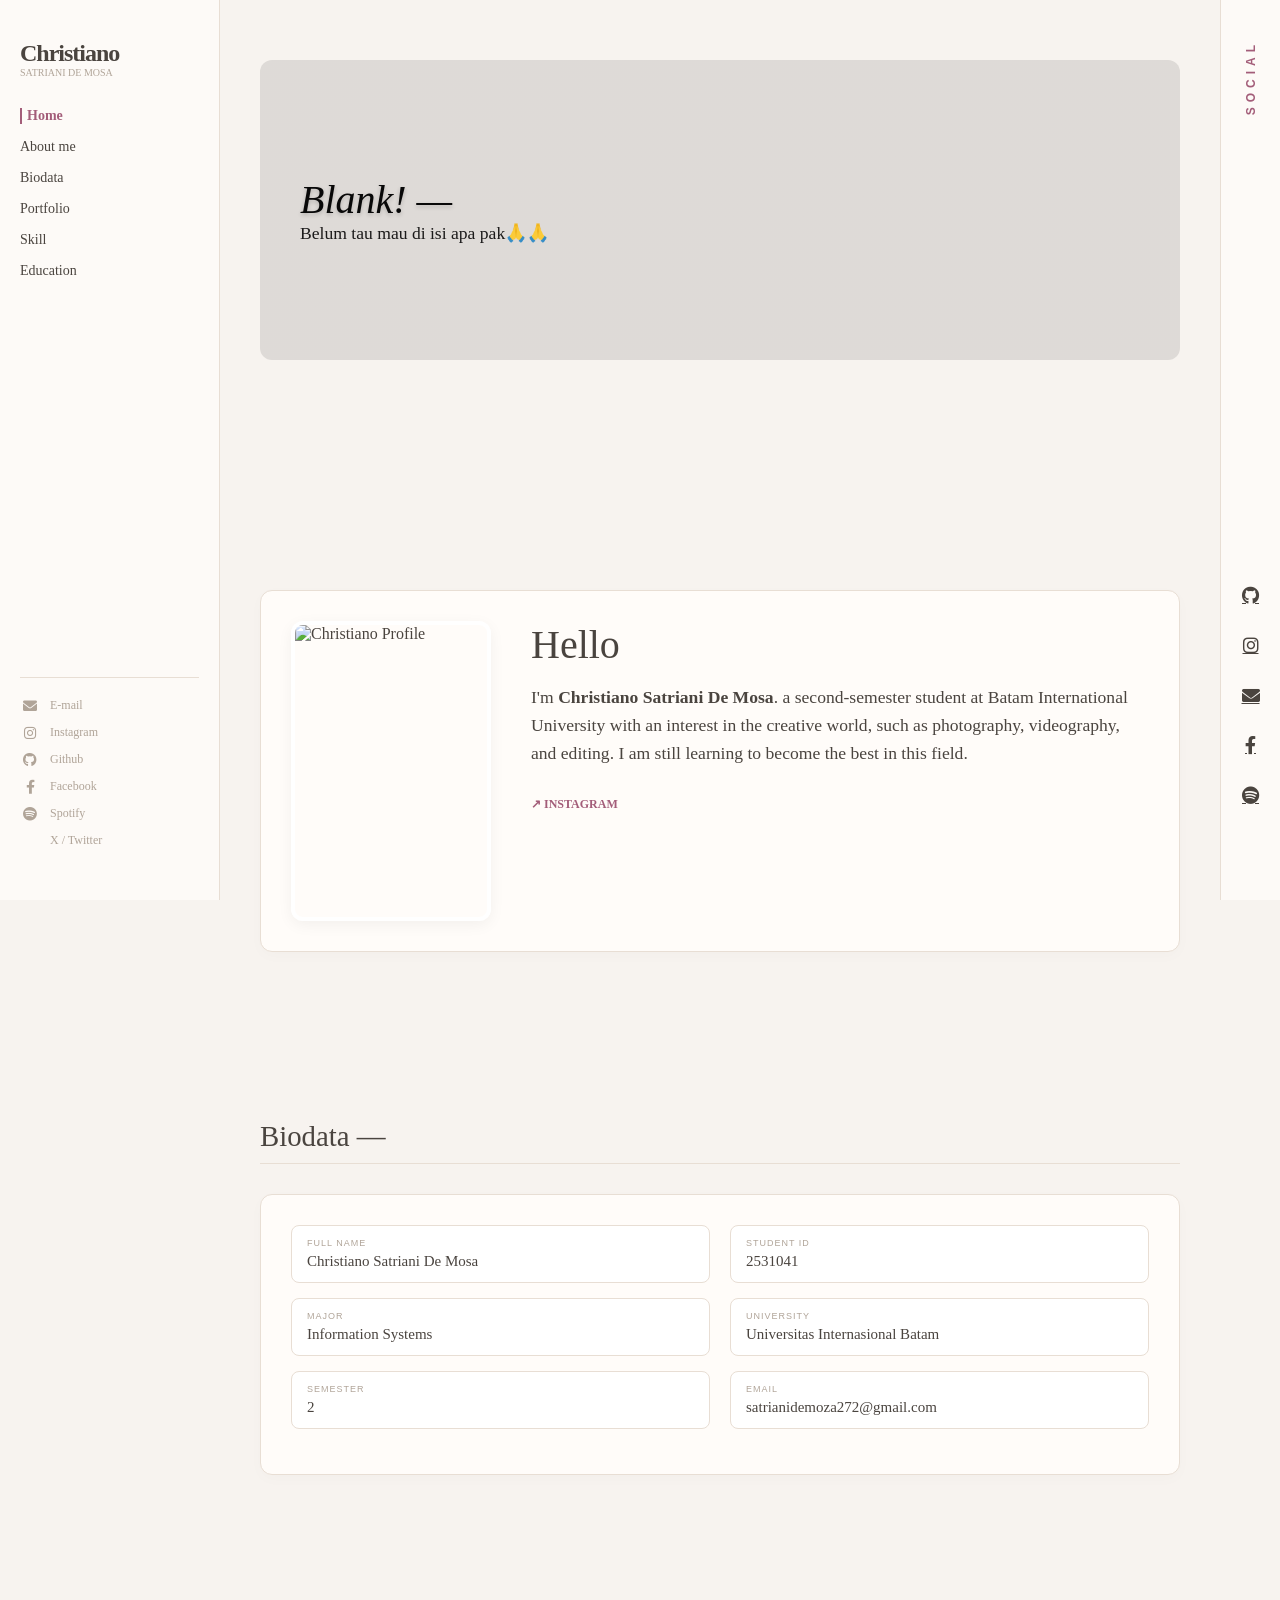
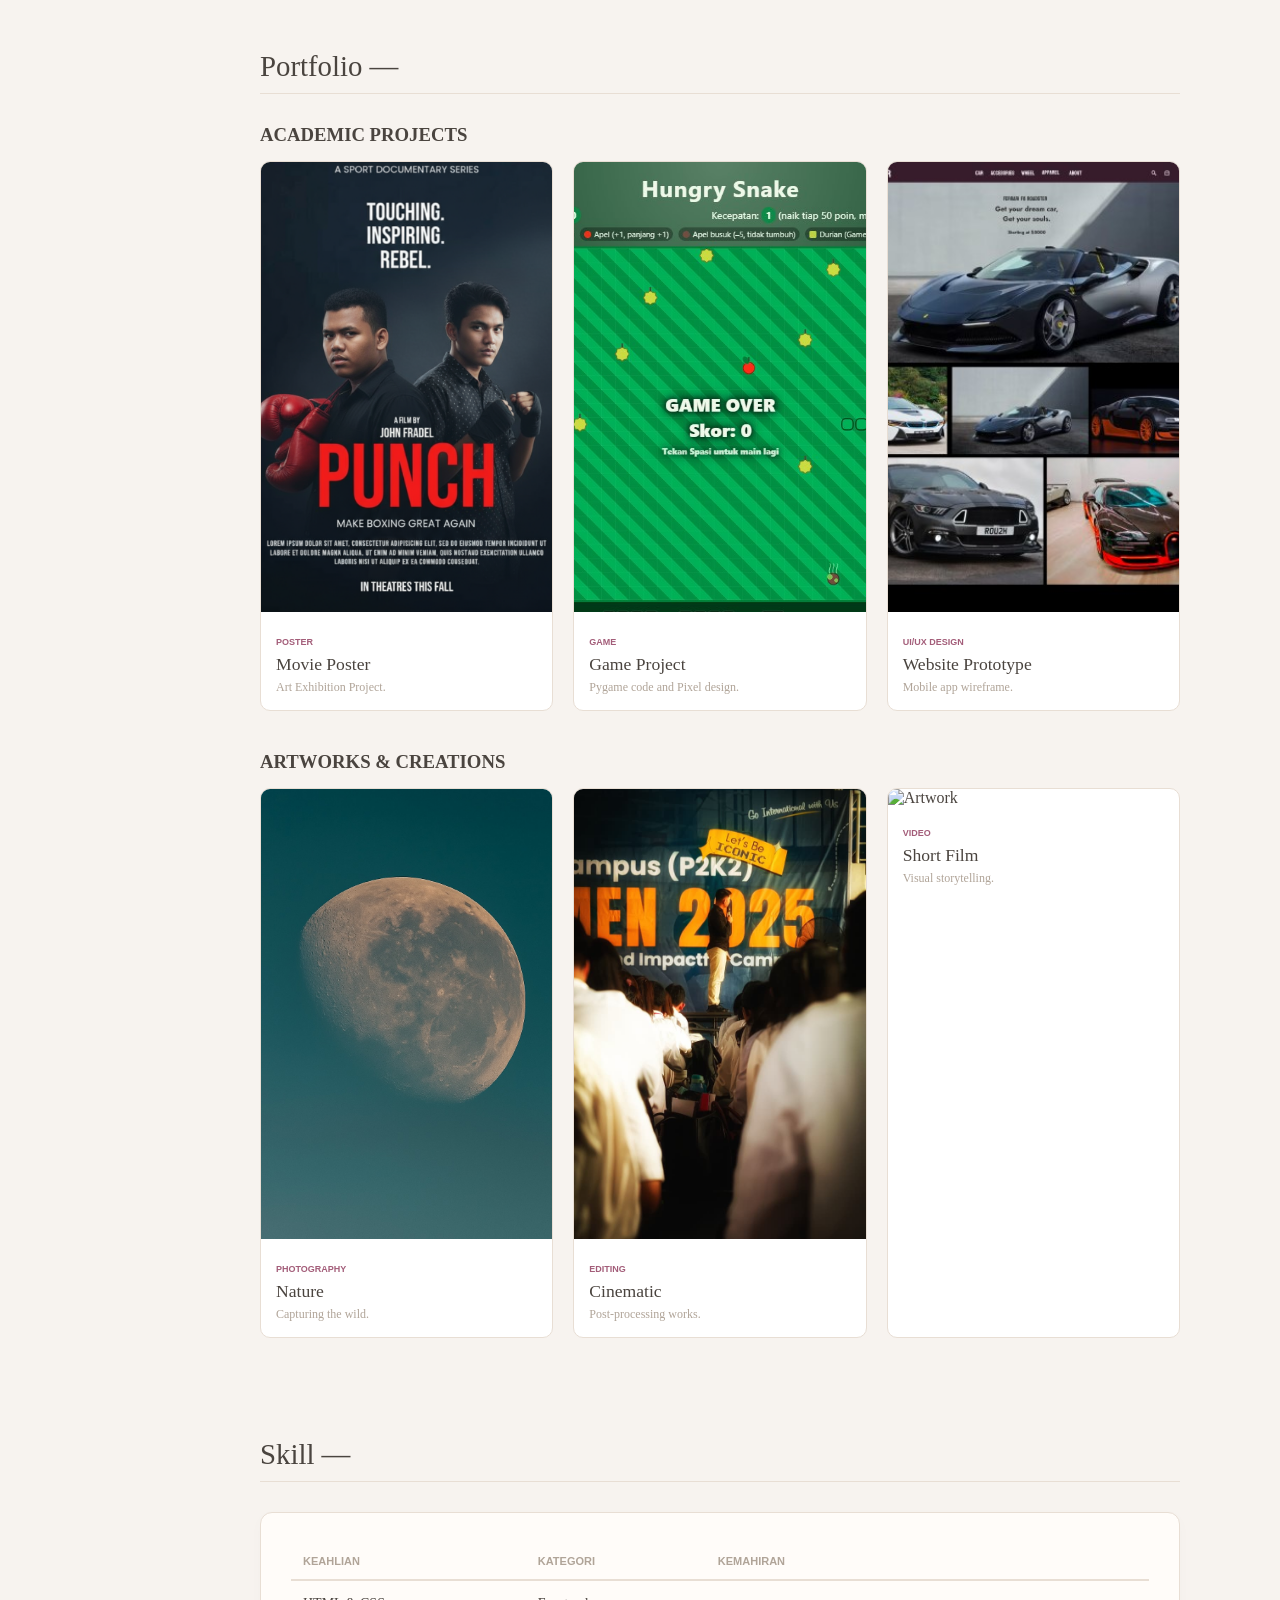
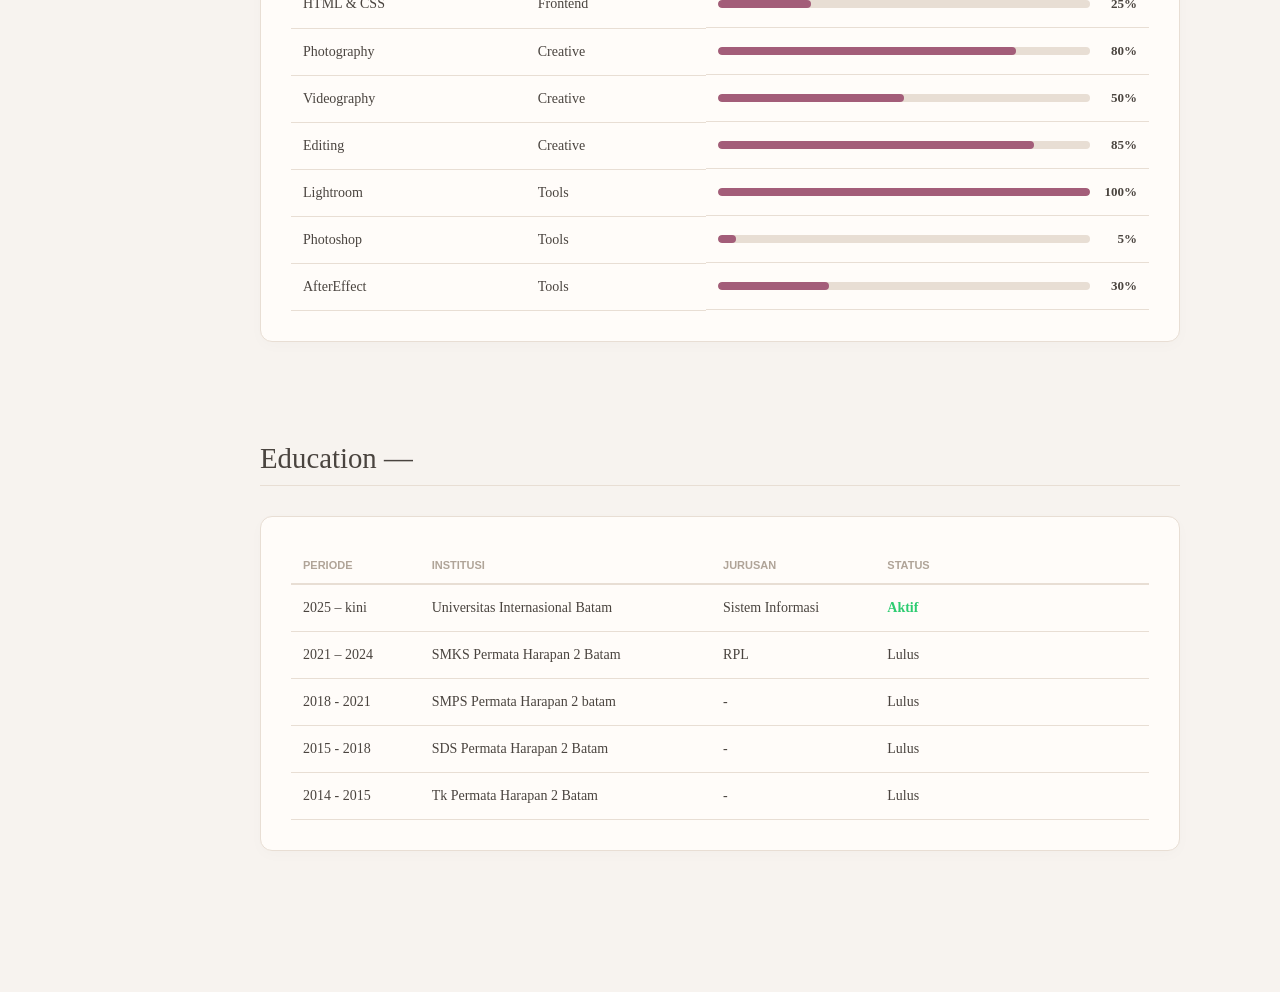
==== commit 3ee92369: "Add files via upload" ====
--- a/biodata/index.html
+++ b/biodata/index.html
@@ -3,189 +3,263 @@
 <head>
     <meta charset="UTF-8">
     <meta name="viewport" content="width=device-width, initial-scale=1.0">
-    <title>Christiano - Portofolio Digital</title>
-    <link href="https://fonts.googleapis.com/css2?family=Poppins:wght@300;400;500;600;700&display=swap" rel="stylesheet">
+    <title>Christiano Satriani De Mosa | Portfolio</title>
+    <link rel="stylesheet" href="style.css">
     <link rel="stylesheet" href="https://cdnjs.cloudflare.com/ajax/libs/font-awesome/6.0.0/css/all.min.css">
-    <link rel="stylesheet" href="style.css">
 </head>
 <body>
 
-    <aside class="sidebar">
-        <div class="sidebar-content">
-            <div class="profile-area">
-                <div class="avatar-container">
-                    <img src="aa.jpg" alt="Andi Pratama" onerror="this.src='https://via.placeholder.com/150'">
-                </div>
-                <h1>Christiano Satriani De Mosa</h1>
-                <div class="social-links">
-                    <a href="#"><i class="fab fa-twitter"></i></a>
-                    <a href="#"><i class="fab fa-instagram"></i></a>
-                    <a href="#"><i class="fab fa-linkedin"></i></a>
-                    <a href="#"><i class="fab fa-github"></i></a>
-                </div>
-            </div>
-
-            <nav class="nav-menu">
-                <ul>
-                    <li><a href="#home" class="nav-link active"><i class="fa fa-house"></i> Home</a></li>
-                    <li><a href="#about" class="nav-link"><i class="fa-solid fa-user-tie"></i> About Me</a></li>
-                    <li><a href="#portfolio" class="nav-link"><i class="fa fa-briefcase"></i> Portfolio</a></li>
-                    <li><a href="#contact" class="nav-link"><i class="fa fa-envelope"></i> Contact</a></li>
-                </ul>
-            </nav>
-
-            <div class="sidebar-footer">
-                <div id="clock">00:00:00</div>
-                <div id="date">Memuat tanggal...</div>
-            </div>
+    <nav class="sidebar-left">
+        <div class="brand">
+            <h1>Christiano</h1>
+            <p>Satriani De Mosa</p>
+        </div>
+        <ul class="nav-links">
+            <li class="active"><a href="#home">Home</a></li>
+            <li><a href="#about">About me</a></li>
+            <li><a href="#biodata">Biodata</a></li>
+            <li><a href="#portfolio">Portfolio</a></li>
+            <li><a href="#skill">Skill</a></li>
+            <li><a href="#education">Education</a></li>
+        </ul>
+        
+        <div class="sidebar-footer">
+            <a href="mailto:christiano@example.com" target="_blank"><i class="fas fa-envelope"></i> E-mail</a>
+            <a href="#" target="_blank"><i class="fab fa-instagram"></i> Instagram</a>
+            <a href="#" target="_blank"><i class="fab fa-github"></i> Github</a>
+            <a href="#" target="_blank"><i class="fab fa-facebook-f"></i> Facebook</a>
+            <a href="#" target="_blank"><i class="fab fa-spotify"></i> Spotify</a>
+            <a href="#" target="_blank"><i class="fab fa-x-twitter"></i> X / Twitter</a>
+        </div>
+    </nav>
+
+    <main class="main-content">
+        
+        <section id="home" class="section">
+            <div class="hero-card">
+                <div class="hero-content">
+                    <h1>Blank! —</h1>
+                    <p>Belum tau mau di isi apa pak🙏🙏</p>
+                </div>
+            </div>
+        </section>
+
+        <section id="about" class="section">
+            <div class="bento-card about-grid">
+                <div class="profile-frame">
+                    <img src="foto2.jpg" alt="Christiano Profile">
+                </div>
+                <div class="about-text">
+                    <h2>Hello</h2>
+                    <p>I'm <strong>Christiano Satriani De Mosa</strong>. a second-semester student at Batam International University with an interest in the creative world, such as photography, videography, and editing. I am still learning to become the best in this field.</p>
+                    <a href="https://www.instagram.com/satriani.dm?igsh=MTZjeHVnaGw2MG56cw==" target="_blank" class="insta-link">↗ INSTAGRAM</a>
+                </div>
+            </div>
+        </section>
+
+        <section id="biodata" class="section">
+            <h2 class="section-title">Biodata —</h2>
+            <div class="bento-card biodata-container">
+                <div class="bio-row">
+                    <div class="bio-item"><span class="label">FULL NAME</span><p>Christiano Satriani De Mosa</p></div>
+                    <div class="bio-item"><span class="label">STUDENT ID</span><p>2531041</p></div>
+                </div>
+                <div class="bio-row">
+                    <div class="bio-item"><span class="label">MAJOR</span><p>Information Systems</p></div>
+                    <div class="bio-item"><span class="label">UNIVERSITY</span><p>Universitas Internasional Batam</p></div>
+                </div>
+                <div class="bio-row">
+                    <div class="bio-item"><span class="label">SEMESTER</span><p>2</p></div>
+                    <div class="bio-item"><span class="label">EMAIL</span><p>satrianidemoza272@gmail.com</p></div>
+                </div>
+            </div>
+        </section>
+
+        <section id="portfolio" class="section">
+            <h2 class="section-title">Portfolio —</h2>
+            <div class="portfolio-group">
+                <h3>ACADEMIC PROJECTS</h3>
+                <div class="portfolio-grid">
+                    <div class="port-card">
+                        <img src="poster.jpg" alt="Project">
+                        <div class="port-desc"><span>POSTER</span><h4>Movie Poster</h4><p>Art Exhibition Project.</p></div>
+                    </div>
+                    <div class="port-card">
+                        <img src="game.jpg" alt="Project">
+                        <div class="port-desc"><span>GAME</span><h4>Game Project</h4><p>Pygame code and Pixel design.</p></div>
+                    </div>
+                    <div class="port-card">
+                        <img src="web_prototype.jpg" alt="Project">
+                        <div class="port-desc"><span>UI/UX DESIGN</span><h4>Website Prototype</h4><p>Mobile app wireframe.</p></div>
+                    </div>
+                </div>
+            </div>
+            <div class="portfolio-group" style="margin-top: 40px;">
+                <h3>ARTWORKS & CREATIONS</h3>
+                <div class="portfolio-grid">
+                    <div class="port-card">
+                        <img src="astrophotography.jpg" alt="Artwork">
+                        <div class="port-desc"><span>PHOTOGRAPHY</span><h4>Nature</h4><p>Capturing the wild.</p></div>
+                    </div>
+                    <div class="port-card">
+                        <img src="cinematic.jpg" alt="Artwork">
+                        <div class="port-desc"><span>EDITING</span><h4>Cinematic</h4><p>Post-processing works.</p></div>
+                    </div>
+                    <div class="port-card">
+                        <img src="film.mp4" alt="Artwork">
+                        <div class="port-desc"><span>VIDEO</span><h4>Short Film</h4><p>Visual storytelling.</p></div>
+                    </div>
+                </div>
+            </div>
+        </section>
+
+        <section id="skill" class="section">
+            <h2 class="section-title">Skill —</h2>
+            <div class="bento-card table-container">
+                <table class="data-table">
+                    <thead>
+                        <tr>
+                            <th>KEAHLIAN</th>
+                            <th>KATEGORI</th>
+                            <th>KEMAHIRAN</th>
+                        </tr>
+                    </thead>
+                    <tbody>
+                        <tr>
+                            <td>HTML & CSS</td>
+                            <td>Frontend</td>
+                            <td>
+                                <div class="progress">
+                                    <div class="bar" data-width="25%" style="width: 0%;"></div>
+                                </div>
+                                <span class="percent-text">25%</span>
+                            </td>
+                        </tr>
+                        <tr>
+                            <td>Photography</td>
+                            <td>Creative</td>
+                            <td>
+                                <div class="progress">
+                                    <div class="bar" data-width="80%" style="width: 0%;"></div>
+                                </div>
+                                <span class="percent-text">80%</span>
+                            </td>
+                        </tr>
+                        <tr>
+                            <td>Videography</td>
+                            <td>Creative</td>
+                            <td>
+                                <div class="progress">
+                                    <div class="bar" data-width="50%" style="width: 0%;"></div>
+                                </div>
+                                <span class="percent-text">50%</span>
+                            </td>
+                        </tr>
+                        <tr>
+                            <td>Editing</td>
+                            <td>Creative</td>
+                            <td>
+                                <div class="progress">
+                                    <div class="bar" data-width="85%" style="width: 0%;"></div>
+                                </div>
+                                <span class="percent-text">85%</span>
+                            </td>
+                        </tr>
+                        <tr>
+                            <td>Lightroom</td>
+                            <td>Tools</td>
+                            <td>
+                                <div class="progress">
+                                    <div class="bar" data-width="100%" style="width: 0%;"></div>
+                                </div>
+                                <span class="percent-text">100%</span>
+                            </td>
+                        </tr>
+                        <tr>
+                            <td>Photoshop</td>
+                            <td>Tools</td>
+                            <td>
+                                <div class="progress">
+                                    <div class="bar" data-width="5%" style="width: 0%;"></div>
+                                </div>
+                                <span class="percent-text">5%</span>
+                            </td>
+                        </tr>
+                        <tr>
+                            <td>AfterEffect</td>
+                            <td>Tools</td>
+                            <td>
+                                <div class="progress">
+                                    <div class="bar" data-width="30%" style="width: 0%;"></div>
+                                </div>
+                                <span class="percent-text">30%</span>
+                            </td>
+                        </tr>
+                    </tbody>
+                </table>
+            </div>
+        </section>
+
+        <section id="education" class="section">
+            <h2 class="section-title">Education —</h2>
+            <div class="bento-card table-container">
+                <table class="data-table">
+                    <thead>
+                        <tr>
+                            <th>PERIODE</th>
+                            <th>INSTITUSI</th>
+                            <th>JURUSAN</th>
+                            <th>STATUS</th>
+                        </tr>
+                    </thead>
+                    <tbody>
+                        <tr>
+                            <td>2025 – kini</td>
+                            <td>Universitas Internasional Batam</td>
+                            <td>Sistem Informasi</td>
+                            <td><span class="status-active">Aktif</span></td>
+                        </tr>
+                        <tr>
+                            <td>2021 – 2024</td>
+                            <td>SMKS Permata Harapan 2 Batam</td>
+                            <td>RPL</td>
+                            <td><span>Lulus</span></td>
+                        </tr>
+                        <tr>
+                            <td>2018 - 2021</td>
+                            <td>SMPS Permata Harapan 2 batam</td>
+                            <td>-</td>
+                            <td><span>Lulus</span></td>
+                        </tr>
+                        <tr>
+                            <td>2015 - 2018</td>
+                            <td>SDS Permata Harapan 2 Batam</td>
+                            <td>-</td>
+                            <td><span>Lulus</span></td>
+                        </tr>
+                        <tr>
+                            <td>2014 - 2015</td>
+                            <td>Tk Permata Harapan 2 Batam</td>
+                            <td>-</td>
+                            <td><span>Lulus</span></td>
+                        </tr>
+                    </tbody>
+                </table>
+            </div>
+        </section>
+    </main>
+
+    <aside class="sidebar-right">
+        <div class="connect-text">SOCIAL</div>
+        <div class="social-icons-vertical">
+            <a href="https://github.com/satrianidemoza" target="_blank" title="Github"><i class="fab fa-github"></i></a>
+            <a href="https://www.instagram.com/satriani.dm?igsh=MTZjeHVnaGw2MG56cw==" target="_blank" title="Instagram"><i class="fab fa-instagram"></i></a>
+            <a href="mailto:satrianidemoza272@gmail.com" target="_blank" title="Email"><i class="fas fa-envelope"></i></a>
+            <a href="#" target="_blank" title="Facebook"><i class="fab fa-facebook-f"></i></a>
+            <a href="#" target="_blank" title="Spotify"><i class="fab fa-spotify"></i></a>
+            <a href="#" target="_blank" title="X (Twitter)"><i class="fab fa-x-twitter"></i></a>
         </div>
     </aside>
-
-    <main class="main-content">
-
-        <section id="home" class="section hero">
-            <div class="hero-box fade-in">
-                <span>Welcome to my digital space</span>
-                <h1>Student & <br> Creative Developer</h1>
-                <p>Mahasiswa Sistem Informasi.</p>
-                <div class="hero-btns">
-                    <a href="#about" class="btn btn-primary">Kenali Saya</a>
-                    <a href="#portfolio" class="btn btn-secondary">Lihat Karya</a>
-                </div>
-            </div>
-        </section>
-
-        <section id="about" class="section">
-            <div class="container fade-in">
-                <div class="section-title">
-                    <h2>About Me</h2>
-                    <p>Biodata lengkap dan keterangan profil.</p>
-                </div>
-                
-                <div class="about-wrapper">
-                    <div class="about-desc glass-card">
-                        <h3>Membangun Masa Depan Visual</h3>
-                        <p>Saya percaya bahwa desain bukan hanya soal tampilan, tapi bagaimana ia berinteraksi dengan pengguna. Dengan fokus pada UI/UX dan strategi digital, saya berusaha menciptakan solusi visual yang bermakna.</p>
-                    </div>
-
-                    <div class="info-table-visual glass-card">
-                        <h3>Profil Singkat</h3>
-                        <table class="styled-table">
-                            <tr>
-                                <td class="label">Nama Lengkap</td>
-                                <td class="value">Christiano Satriani De Mosa</td>
-                            </tr>
-                            <tr>
-                                <td class="label">Tgl Lahir</td>
-                                <td class="value">Batam, 07 Agustus 2004</td>
-                            </tr>
-                            <tr>
-                                <td class="label">Perguruan tinggi</td>
-                                <td class="value">Universitas Internasional Batam</td>
-                            </tr>
-                            <tr>
-                                <td class="label">Jurusan</td>
-                                <td class="value">Sistem Informasi Media</td>
-                            </tr>
-                            <tr>
-                                <td class="label">Hobby</td>
-                                <td class="value">Fotografi, Gaming, Nyanyi, Badminton</td>
-                            </tr>
-                        </table>
-                    </div>
-                </div>
-            </div>
-        </section>
-
-        <section id="portfolio" class="section">
-            <div class="container fade-in">
-                <div class="section-title">
-                    <h2>Portfolio Gallery</h2>
-                    <p>Eksplorasi visual dan proyek kreatif saya.</p>
-                </div>
-
-                <div class="portfolio-grid">
-                    <div class="portfolio-item glass-card">
-                        <div class="item-img-box">
-                            <img src="foto_ke_10.jpg" alt="Photography Nature">
-                        </div>
-                        <div class="item-details">
-                            <h4><i class="fa fa-camera"></i> Nature Photography</h4>
-                            <p>Eksplorasi visual alam bebas, menangkap keindahan landscape dan detail flora.</p>
-                        </div>
-                    </div>
-
-                    <div class="portfolio-item glass-card">
-                        <div class="item-img-box">
-                            <img src="ss.jpg" alt="Information System">
-                        </div>
-                        <div class="item-details">
-                            <h4><i class="fa fa-code"></i> Information System</h4>
-                            <p>Pengembangan sistem informasi berbasis web dengan basis data yang efisien.</p>
-                        </div>
-                    </div>
-
-                    <div class="portfolio-item glass-card">
-                        <div class="item-img-box">
-                            <img src="https://via.placeholder.com/400x300/0984e3/fff?text=SaaS+Dashboard" alt="UIUX Project">
-                        </div>
-                        <div class="item-details">
-                            <h4><i class="fa fa-palette"></i> Creative Portfolio</h4>
-                            <p>Desain user interface untuk dashboard aplikasi SaaS modern yang intuitif.</p>
-                        </div>
-                    </div>
-                </div>
-            </div>
-        </section>
-
-        <section id="contact" class="section">
-            <div class="container fade-in">
-                <div class="section-title">
-                    <h2>Hubungi Saya</h2>
-                    <p>Mari berkolaborasi atau sekadar menyapa.</p>
-                </div>
-                
-                <div class="contact-wrapper glass-card">
-                    <div class="contact-info">
-                        <h3>Punya ide proyek menarik?</h3>
-                        <p>Kirim pesan dan mari kita wujudkan ide kamu menjadi kenyataan.</p>
-                        <div class="contact-methods">
-                            <div class="method"><i class="fa fa-envelope"></i> <span>satrianidemoza272@email.com</span></div>
-                            <div class="method"><i class="fa fa-location-dot"></i> <span>Batam, ID</span></div>
-                        </div>
-                    </div>
-                    <form class="contact-form">
-                        <input type="text" placeholder="Nama Lengkap" required>
-                        <input type="email" placeholder="Alamat Email" required>
-                        <textarea placeholder="Pesan Anda..." rows="5" required></textarea>
-                        <button type="submit" class="btn btn-primary">Kirim Pesan</button>
-                    </form>
-                </div>
-            </div>
-        </section>
-
-    </main>
-
-    <div class="ai-assistant" id="aiAssistant">
-        <div class="ai-header">
-            <span><i class="fa fa-robot"></i> AI Helper</span>
-            <button onclick="toggleAI()">&times;</button>
-        </div>
-        <div class="ai-body" id="aiBody">
-            <p class="ai-msg">Halo! Saya asisten virtual portofolio Andi. Ada yang bisa saya bantu?</p>
-        </div>
-        <div class="ai-input">
-            <input type="text" id="aiInputText" placeholder="Ketik pesan...">
-            <button onclick="sendAIMessage()"><i class="fa fa-message"></i></button>
-        </div>
-    </div>
-
-    <div class="pdf-action-area">
-    <a href="assignment_2_Christiano_2531192.pdf" target="_blank" class="btn-pdf-new-tab">
-        <i class="fas fa-external-link-alt"></i> Buka PDF di Tab Baru
-    </a>
-</div>
-    <button class="ai-toggle-btn" onclick="toggleAI()"><i class="fa fa-robot"></i></button>
 
     <script src="script.js"></script>
 </body>
--- a/biodata/style.css
+++ b/biodata/style.css
@@ -1,271 +1,421 @@
-/* --- RESET & VARIABLES --- */
 :root {
-    --primary: #6c5ce7;
-    --accent: #00d2d3;
-    --bg-dark: #0f172a;
-    --sidebar-bg: #0b0d14;
-    --text-main: #b2bec3;
-    --text-white: #ffffff;
+    --warm-bg: #f7f3ef;
+    --card-bg: #fffcf9;
+    --accent: #a35d79;
+    --text-dark: #4a443f;
+    --text-muted: #b0a498;
+    --border: #e8ded4;
+}
+
+* { margin: 0; padding: 0; box-sizing: border-box; scroll-behavior: smooth; }
+
+body {
+    background-color: var(--warm-bg);
+    color: var(--text-dark);
+    font-family: 'Times New Roman', serif;
+    display: flex;
+}
+
+/* --- Sidebar Left --- */
+.sidebar-left {
+    width: 220px; height: 100vh;
+    background: #fdfaf7;
+    position: fixed; left: 0;
+    padding: 40px 20px;
+    border-right: 1px solid var(--border);
+    display: flex; flex-direction: column;
+}
+
+.brand h1 { 
+    font-size: 1.5rem; 
+    letter-spacing: -1px; }
+.brand p { 
+    font-size: 10px; 
+    color: var(--text-muted); 
+    text-transform: uppercase; 
+    margin-bottom: 30px; 
+}
+
+.nav-links { 
+    list-style: none; 
+    flex-grow: 1; 
+}
+
+.nav-links li { 
+    margin-bottom: 15px; 
+}
+
+.nav-links a { 
+    text-decoration: none; 
+    color: var(--text-dark); 
+    font-size: 14px; 
+    transition: 0.3s; 
+    display: block; 
+}
+
+.nav-links li.active a { 
+    font-weight: bold; 
+    padding-left: 5px; 
+    border-left: 2px solid var(--accent); 
+    color: var(--accent); 
+}
+
+.nav-links a:hover { 
+    color: var(--accent); 
+    padding-left: 5px; 
+}
+
+.sidebar-footer { 
+    border-top: 1px solid var(--border); 
+    padding-top: 20px; 
+    margin-top: auto; 
+}
+
+.sidebar-footer a { 
+    display: flex; align-items: center; 
+    font-size: 12px; 
+    color: var(--text-muted); 
+    text-decoration: none; 
+    margin-bottom: 12px; 
+    transition: 0.3s;
+}
+
+.sidebar-footer a i { 
+    width: 20px; 
+    text-align: center; 
+    margin-right: 10px; 
+    font-size: 14px; 
+}
+
+.sidebar-footer a:hover { 
+    color: var(--accent); 
+    transform: translateX(3px); 
+}
+
+/* --- Main Content --- */
+.main-content { 
+    margin-left: 220px; 
+    margin-right: 60px; 
+    width: calc(100% - 280px); 
+    padding: 40px; 
+}
+
+.section { 
+    min-height: 50vh;
+    margin-bottom: 80px; 
+    padding-top: 20px; 
+}
+
+.section-title { 
+    font-size: 1.8rem; 
+    margin-bottom: 30px; 
+    font-weight: normal; 
+    border-bottom: 1px solid var(--border); 
+    padding-bottom: 10px; 
+}
+
+.bento-card {
+    background: var(--card-bg);
+    border: 1px solid var(--border);
+    border-radius: 12px;
+    padding: 30px;
+    box-shadow: 0 4px 15px rgba(0,0,0,0.02);
+}
+
+/* Home Section */
+.hero-card {
+    height: 300px;
+    background: linear-gradient(rgba(0, 0, 0, 0.1), rgba(0,0,0,0.1)), url('https://via.placeholder.com/1200x400');
+    background-size: cover; background-position: center; border-radius: 12px;
+    display: flex; align-items: center; padding-left: 40px;
+}
+.hero-content h1 { 
+    color: rgb(8, 8, 8); 
+    font-size: 2.5rem; 
+    font-style: italic; 
+    font-weight: normal; 
+    text-shadow: 0 2px 4px rgba(0,0,0,0.2); 
+}
+
+.hero-content p { 
+    color: rgb(7, 6, 6); 
+    opacity: 0.9; 
+    font-size: 1.1rem; 
+}
+
+/* --- About Section (DIPERBARUI TOTAL AGAR FOTO PROPORSIONAL) --- */
+.about-grid { 
+    display: flex; 
+    gap: 40px; /* Jarak antara foto dan teks */
+    align-items: flex-start; /* Sejajarkan foto dan teks dari atas */
+}
+
+/* Container Frame Foto (Format Portrait) */
+.profile-frame { 
+    width: 200px; /* Lebar bingkai tetap */
+    height: 300px; /* Tinggi bingkai disesuaikan agar portrait proporsional */
+    flex-shrink: 0; /* Mencegah bingkai gepeng jika layar mengecil */
+    border-radius: 12px; /* Membuat sudut membulat */
+    border: 4px solid white; /* Memberikan pinggiran putih seperti bingkai foto */
+    overflow: hidden; /* Mencegah gambar keluar dari bingkai */
+    box-shadow: 0 4px 15px rgba(0,0,0,0.05); /* Memberikan bayangan halus */
+}
+
+/* Selektor Gambar di dalam Frame */
+.profile-frame img { 
+    width: 100%; 
+    height: 100%; 
+    object-fit: cover; /* KUNCINYA DI SINI: Gambar memenuhi bingkai portrait tanpa gepeng */
+    display: block;
+}
+
+.about-text { 
+    flex-grow: 1; 
+}
+
+.about-text h2 { 
+    font-size: 2.5rem; 
+    margin-bottom: 15px; 
+    font-weight: normal; }
+.about-text p { 
+    font-size: 1.1rem; 
+    line-height: 1.6; 
+    margin-bottom: 20px; 
+}
+.insta-link { 
+    color: var(--accent); 
+    text-decoration: none; 
+    font-size: 12px; 
+    font-weight: bold; 
+    margin-top: 10px; 
+    display: inline-block; 
+    transition: 0.3s; 
+}
+
+.insta-link:hover { 
+    letter-spacing: 1px; 
+}
+
+/* Biodata */
+.bio-row { 
+    display: flex; 
+    gap: 20px; 
+    margin-bottom: 15px; 
+}
+
+.bio-item { 
+    flex: 1; 
+    border: 1px solid var(--border); 
+    padding: 12px 15px; 
+    border-radius: 8px; 
+    background: white; 
+}
+
+.label { 
+    font-size: 9px; 
+    color: var(--text-muted); 
+    font-family: sans-serif; 
+    letter-spacing: 1px; 
+    text-transform: uppercase; 
+    display: block; 
+    margin-bottom: 5px; 
+}
+
+.bio-item p { 
+    font-size: 15px; 
+}
+
+/* Portfolio */
+.portfolio-grid { 
+    display: grid; 
+    grid-template-columns: 
+    repeat(auto-fit, minmax(250px, 1fr)); 
+    gap: 20px; 
+    margin-top: 15px; 
+}
+
+.port-card { 
+    border: 1px solid var(--border); 
+    border-radius: 10px; 
+    overflow: hidden; 
+    background: white; 
+    transition: 0.3s; 
+    object-fit: cover;
+}
+
+.port-card:hover { 
+    transform: translateY(-5px); 
+    box-shadow: 0 10px 20px rgba(0,0,0,0.05); 
+}
+
+.port-card img { 
+    width: 100%; 
+    height: 450px; 
+    object-fit: cover; 
+}
+
+.port-desc { 
+    padding: 
+    15px; 
+}
+
+.port-desc span { 
+    font-size: 9px; 
+    color: var(--accent); 
+    font-weight: bold; 
+    text-transform: uppercase; 
+    font-family: sans-serif; 
+}
+
+.port-desc h4 { 
+    margin: 5px 0; 
+    font-size: 1.1rem; 
+    font-weight: 
+    normal; 
+}
+
+.port-desc p { 
+    font-size: 12px; 
+    color: var(--text-muted); 
+}
+
+/* Tables */
+.data-table { 
+    width: 100%; 
+    border-collapse: collapse; 
+}
+
+.data-table th { 
+    text-align: left; 
+    padding: 12px; 
+    font-size: 11px; 
+    color: var(--text-muted); 
+    border-bottom: 2px solid var(--border); 
+    text-transform: uppercase; 
+    font-family: sans-serif; 
+}
+
+.data-table td { 
+    padding: 15px 12px; 
+    border-bottom: 1px solid var(--border); 
+    font-size: 14px; 
+}
+
+.progress { 
+    background: #eee; 
+    height: 6px; 
+    border-radius: 3px; 
+    overflow: hidden; 
+}
+
+.bar { 
+    background: var(--accent); 
+    height: 100%; 
+    border-radius: 3px; 
+}
+
+.status-active { 
+    color: #2ecc71; 
+    font-weight: bold; 
+}
+
+/* --- Sidebar Right --- */
+.sidebar-right {
+    width: 60px; height: 100vh;
+    background: #fdfaf7;
+    position: fixed; right: 0;
+    display: flex; flex-direction: column; align-items: center;
+    padding: 40px 0; border-left: 1px solid var(--border);
+}
+
+.connect-text { 
+    writing-mode: vertical-rl; 
+    transform: rotate(180deg); 
+    letter-spacing: 5px; 
+    color: var(--accent); 
+    font-weight: bold; 
+    font-size: 12px; 
+    font-family: sans-serif; 
+    margin-bottom: 30px; 
+}
+
+.social-icons-vertical { 
+    display: flex; 
+    flex-direction: column; 
+    align-items: center; 
+    gap: 20px; 
+    margin-top: auto; 
+}
+
+.social-icons-vertical a { 
+    color: var(--text-dark); 
+    font-size: 18px; 
+    transition: 0.3s; 
+    display: flex; 
+    justify-content: center; 
+    align-items: center; 
+    width: 30px; 
+    height: 30px; 
+}
+
+.social-icons-vertical a:hover { 
+    color: var(--accent); 
+    transform: scale(1.2); 
+}
+
+/* Responsif Mobile */
+@media (max-width: 900px) {
+    .sidebar-left, .sidebar-right { display: none; }
+    .main-content { margin: 0; width: 100%; padding: 20px; }
+    .about-grid { flex-direction: column; align-items: center; text-align: center; }
+}
+
+/* Container di dalam <td> untuk kolom KEMAHIRAN */
+.data-table td:last-child {
+    display: flex;
+    align-items: center; /* Sejajar secara vertikal */
+    gap: 12px;           /* Jarak antara bar dan angka % */
+    min-width: 200px;    /* Memastikan kolom punya ruang cukup */
+}
+
+/* Latar belakang progress bar (jalur abu-abu) */
+.progress {
+    flex-grow: 1;        /* Bar akan mengambil sisa ruang yang tersedia */
+    background: #e8ded4; /* Warna krem sesuai tema */
+    height: 8px;
+    border-radius: 4px;
+    position: relative;
+    overflow: hidden;
+}
+
+/* Isi bar yang berwarna (animasi) */
+.bar {
+    background: var(--accent); /* Menggunakan variabel warna accent Anda */
+    height: 100%;
+    width: 0;                 /* Default 0 untuk dianimasikan oleh JS */
+    border-radius: 4px;
+    transition: width 1.5s ease-in-out;
+}
+
+/* Gaya teks persentase */
+.percent-text {
+    font-size: 13px;
+    font-weight: bold;
+    color: var(--text-dark);
+    min-width: 35px;         /* Agar posisi teks angka tetap konsisten */
+    text-align: right;
+}
+
+/* Responsif: Jika di layar kecil teks % naik ke atas bar */
+@media (max-width: 600px) {
+    .data-table td:last-child {
+        flex-direction: column;
+        align-items: flex-start;
+        gap: 5px;
+    }
     
-    --glass-white: rgba(255, 255, 255, 0.05);
-    --glass-border: rgba(255, 255, 255, 0.1);
-    --transition: 0.3s ease;
-}
-
-* { margin: 0; padding: 0; box-sizing: border-box; }
-
-html {
-    scroll-behavior: smooth;
-    font-family: 'Poppins', sans-serif;
-    color: var(--text-main);
-    overflow-x: hidden;
-}
-
-body { background: var(--bg-dark); }
-
-.container {
-    max-width: 1100px;
-    margin: 0 auto;
-    padding: 0 20px;
-    width: 100%;
-}
-
-/* --- Fixed SIDEBAR NAVIGASI --- */
-.sidebar {
-    position: fixed;
-    top: 0; left: 0; bottom: 0;
-    width: 280px;
-    background: var(--sidebar-bg);
-    display: flex;
-    flex-direction: column;
-    padding: 40px 20px;
-    border-right: 1px solid #222;
-    z-index: 100;
-}
-
-.sidebar-content {
-    height: 100%;
-    display: flex;
-    flex-direction: column;
-    justify-content: space-between;
-    align-items: center;
-}
-
-/* Profile Area */
-.profile-area { text-align: center; width: 100%; }
-.avatar-container {
-    width: 120px; height: 120px;
-    border-radius: 50%;
-    border: 5px solid #2a2f3f;
-    overflow: hidden;
-    margin: 0 auto 15px;
-}
-.avatar-container img { width: 100%; height: 100%; object-fit: cover; }
-.profile-area h1 { font-size: 24px; color: var(--text-white); margin-bottom: 10px; }
-
-/* Social Icons */
-.social-links { margin-bottom: 30px; display: flex; gap: 10px; justify-content: center; }
-.social-links a {
-    background: #212431;
-    color: #fff;
-    padding: 10px;
-    border-radius: 50%;
-    text-decoration: none;
-    transition: var(--transition);
-}
-.social-links a:hover { background: var(--primary); }
-
-/* Nav Menu */
-.nav-menu ul { list-style: none; width: 100%; }
-.nav-menu li { margin: 10px 0; }
-.nav-link {
-    color: var(--text-main);
-    text-decoration: none;
-    font-size: 16px;
-    display: flex; align-items: center;
-    gap: 15px;
-    padding: 12px 20px;
-    border-radius: 8px;
-    transition: var(--transition);
-}
-.nav-link i { font-size: 20px; }
-.nav-link:hover, .nav-link.active {
-    background: var(--primary);
-    color: var(--text-white);
-    transform: translateX(10px);
-}
-
-/* Sidebar Clock & Date */
-.sidebar-footer {
-    text-align: center;
-    width: 100%;
-    padding: 15px;
-    background: rgba(255,255,255,0.03);
-    border-radius: 10px;
-}
-#clock { font-size: 20px; font-weight: 700; color: var(--accent); }
-#date { font-size: 12px; color: var(--text-main); }
-
-/* --- MAIN CONTENT ADJUSTMENT --- */
-.main-content { margin-left: 280px; width: calc(100% - 280px); }
-
-/* SECTIONS GENERAL */
-.section { min-height: 100vh; display: flex; align-items: center; padding: 80px 0; }
-.section-title { text-align: center; margin-bottom: 50px; }
-.section-title h2 { font-size: 40px; color: var(--text-white); margin-bottom: 10px; position: relative; display: inline-block; }
-.section-title h2::after {
-    content: ""; position: absolute; width: 60px; height: 4px;
-    background: var(--accent); bottom: -10px; left: 50%; transform: translateX(-50%);
-}
-.text-white { color: var(--text-white) !important; }
-
-/* GLASS CARD STYLE */
-.glass-card {
-    background: var(--glass-white);
-    backdrop-filter: blur(15px);
-    border: 1px solid var(--glass-border);
-    border-radius: 20px;
-    padding: 40px;
-}
-
-/* --- SECTION 1: HOME (HERO) --- */
-.hero {
-    background: linear-gradient(rgba(15, 23, 42, 0.8), rgba(15, 23, 42, 0.9)), url('https://via.placeholder.com/1920x1080/0f172a/0f172a') center/cover;
-    justify-content: center;
-}
-.hero-box { text-align: center; }
-.hero-box span { color: var(--accent); font-weight: 600; font-size: 16px; }
-.hero-box h1 { font-size: 64px; line-height: 1.1; margin: 20px 0; color: var(--text-white); }
-.hero-box p { font-size: 18px; margin-bottom: 40px; max-width: 600px; margin: 0 auto 40px; }
-.hero-btns { display: flex; gap: 15px; justify-content: center; }
-.btn {
-    padding: 12px 30px; border-radius: 30px;
-    text-decoration: none; font-weight: 600;
-    transition: var(--transition);
-}
-.btn-primary { background: var(--primary); color: #fff; }
-.btn-secondary { background: rgba(255,255,255,0.1); color: #fff; }
-.btn:hover { transform: translateY(-3px); }
-
-/* --- SECTION 2: ABOUT ME (TABEL DIHIAS) --- */
-.about-wrapper { display: grid; grid-template-columns: 1fr 1fr; gap: 40px; }
-.about-desc h3 { font-size: 24px; margin-bottom: 20px; color: var(--primary); }
-.about-desc p { line-height: 1.8; margin-bottom: 15px; }
-
-/* Styled Table (Gaya Kartu Info) */
-.info-table-visual { padding: 30px; }
-.info-table-visual h3 { margin-bottom: 20px; color: var(--accent); text-align: center; }
-.styled-table { width: 100%; border-collapse: collapse; background: transparent; }
-.styled-table tr { border-bottom: 1px solid rgba(255,255,255,0.05); transition: var(--transition); }
-.styled-table tr:hover { background: rgba(255,255,255,0.03); }
-.styled-table td { padding: 15px; vertical-align: middle; }
-.styled-table .label { font-weight: 600; color: var(--accent); width: 40%; }
-.styled-table .value { color: var(--text-white); }
-
-/* --- SECTION 3: PORTFOLIO (GALLERY & CAPTION) --- */
-.portfolio-grid { display: grid; grid-template-columns: repeat(3, 1fr); gap: 30px; }
-.portfolio-item { padding: 0; overflow: hidden; display: flex; flex-direction: column; }
-.item-img-box { width: 100%; height: 200px; overflow: hidden; }
-.item-img-box img { width: 100%; height: 100%; object-fit: cover; transition: var(--transition); }
-.portfolio-item:hover .item-img-box img { transform: scale(1.1); }
-.item-details { padding: 25px; flex: 1; }
-.item-details h4 { font-size: 18px; margin-bottom: 10px; color: var(--accent); display: flex; align-items: center; gap: 10px; }
-.item-details p { font-size: 14px; line-height: 1.6; }
-
-/* --- SECTION 4: CONTACT --- */
-.contact-wrapper { display: grid; grid-template-columns: 0.8fr 1.2fr; gap: 50px; }
-.contact-text h3 { font-size: 24px; margin-bottom: 15px; color: var(--accent); }
-.contact-methods { margin-top: 30px; }
-.method { display: flex; align-items: center; gap: 10px; font-weight: 500; color: var(--text-white); margin-bottom: 15px; }
-.method i { font-size: 20px; color: var(--accent); }
-
-.contact-form { display: flex; flex-direction: column; gap: 15px; }
-.contact-form input, .contact-form textarea {
-    padding: 15px 20px;
-    border: 2px solid transparent;
-    border-radius: 12px;
-    background: rgba(0,0,0,0.2);
-    font-family: inherit;
-    color: #fff;
-    transition: var(--transition);
-}
-.contact-form input:focus, .contact-form textarea:focus { outline: none; border-color: var(--accent); }
-
-/* --- AI WIDGET --- */
-.ai-toggle-btn {
-    position: fixed; bottom: 30px; right: 30px;
-    width: 60px; height: 60px;
-    border-radius: 50%;
-    background: var(--primary);
-    border: none;
-    color: white; font-size: 24px;
-    cursor: pointer;
-    z-index: 999;
-}
-.ai-assistant {
-    position: fixed; bottom: 100px; right: 30px;
-    width: 300px;
-    background: #1a1c23;
-    border-radius: 20px;
-    display: none; flex-direction: column;
-    border: 1px solid var(--glass-border);
-    z-index: 1000;
-    overflow: hidden;
-}
-.ai-header { background: var(--primary); padding: 15px; display: flex; justify-content: space-between; align-items: center; }
-.ai-header button { background: none; border: none; color: white; cursor: pointer; }
-.ai-body { height: 250px; padding: 15px; overflow-y: auto; font-size: 14px; }
-.ai-input { padding: 10px; display: flex; gap: 5px; background: #12141a; }
-.ai-input input { flex: 1; background: none; border: none; color: white; outline: none; }
-.ai-input button { background: none; border: none; color: var(--accent); cursor: pointer; }
-.ai-msg { background: rgba(255,255,255,0.1); padding: 8px 12px; border-radius: 10px; margin-bottom: 10px; }
-
-/* --- ANIMASI MICRO --- */
-.fade-in { opacity: 0; transform: translateY(30px); transition: 0.8s ease-out; }
-.fade-in.appear { opacity: 1; transform: translateY(0); }
-
-/* --- RESPONSIVE MOBILE --- */
-@media (max-width: 992px) {
-    .sidebar { width: 100%; height: auto; position: relative; border-right: none; border-bottom: 1px solid #222; padding: 20px; }
-    .nav-links { display: flex; justify-content: space-around; }
-    .nav-links li { margin: 0; }
-    .sidebar-footer { display: none; }
-    .main-content { margin-left: 0; width: 100%; }
-    
-    .section { padding: 60px 0; }
-    .container { padding: 0 20px; }
-    
-    .hero-box h1 { font-size: 36px; }
-    .about-wrapper, .contact-wrapper, .portfolio-grid { grid-template-columns: 1fr; gap: 20px; }
-}
-
-.pdf-action-area {
-    margin: 20px 0;
-}
-
-.btn-pdf-new-tab {
-    display: inline-block;
-    padding: 12px 25px;
-    background-color: var(--accent-color); /* Menggunakan variabel warna cokelat Anda */
-    color: #ffffff;
-    text-decoration: none;
-    font-size: 0.8rem;
-    font-weight: 500;
-    text-transform: uppercase;
-    letter-spacing: 2px;
-    border: 1px solid var(--accent-color);
-    transition: all 0.3s ease;
-    border-radius: 2px;
-}
-
-.btn-pdf-new-tab:hover {
-    background-color: transparent;
-    color: var(--accent-color);
-    transform: translateY(-2px);
-    box-shadow: 0 5px 15px rgba(141, 119, 95, 0.3);
-}
-
-/* Menambahkan sedikit jarak jika ada ikon */
-.btn-pdf-new-tab i {
-    margin-right: 8px;
+    .percent-text {
+        text-align: left;
+        order: -1; /* Pindahkan angka ke atas bar */
+    }
 }
